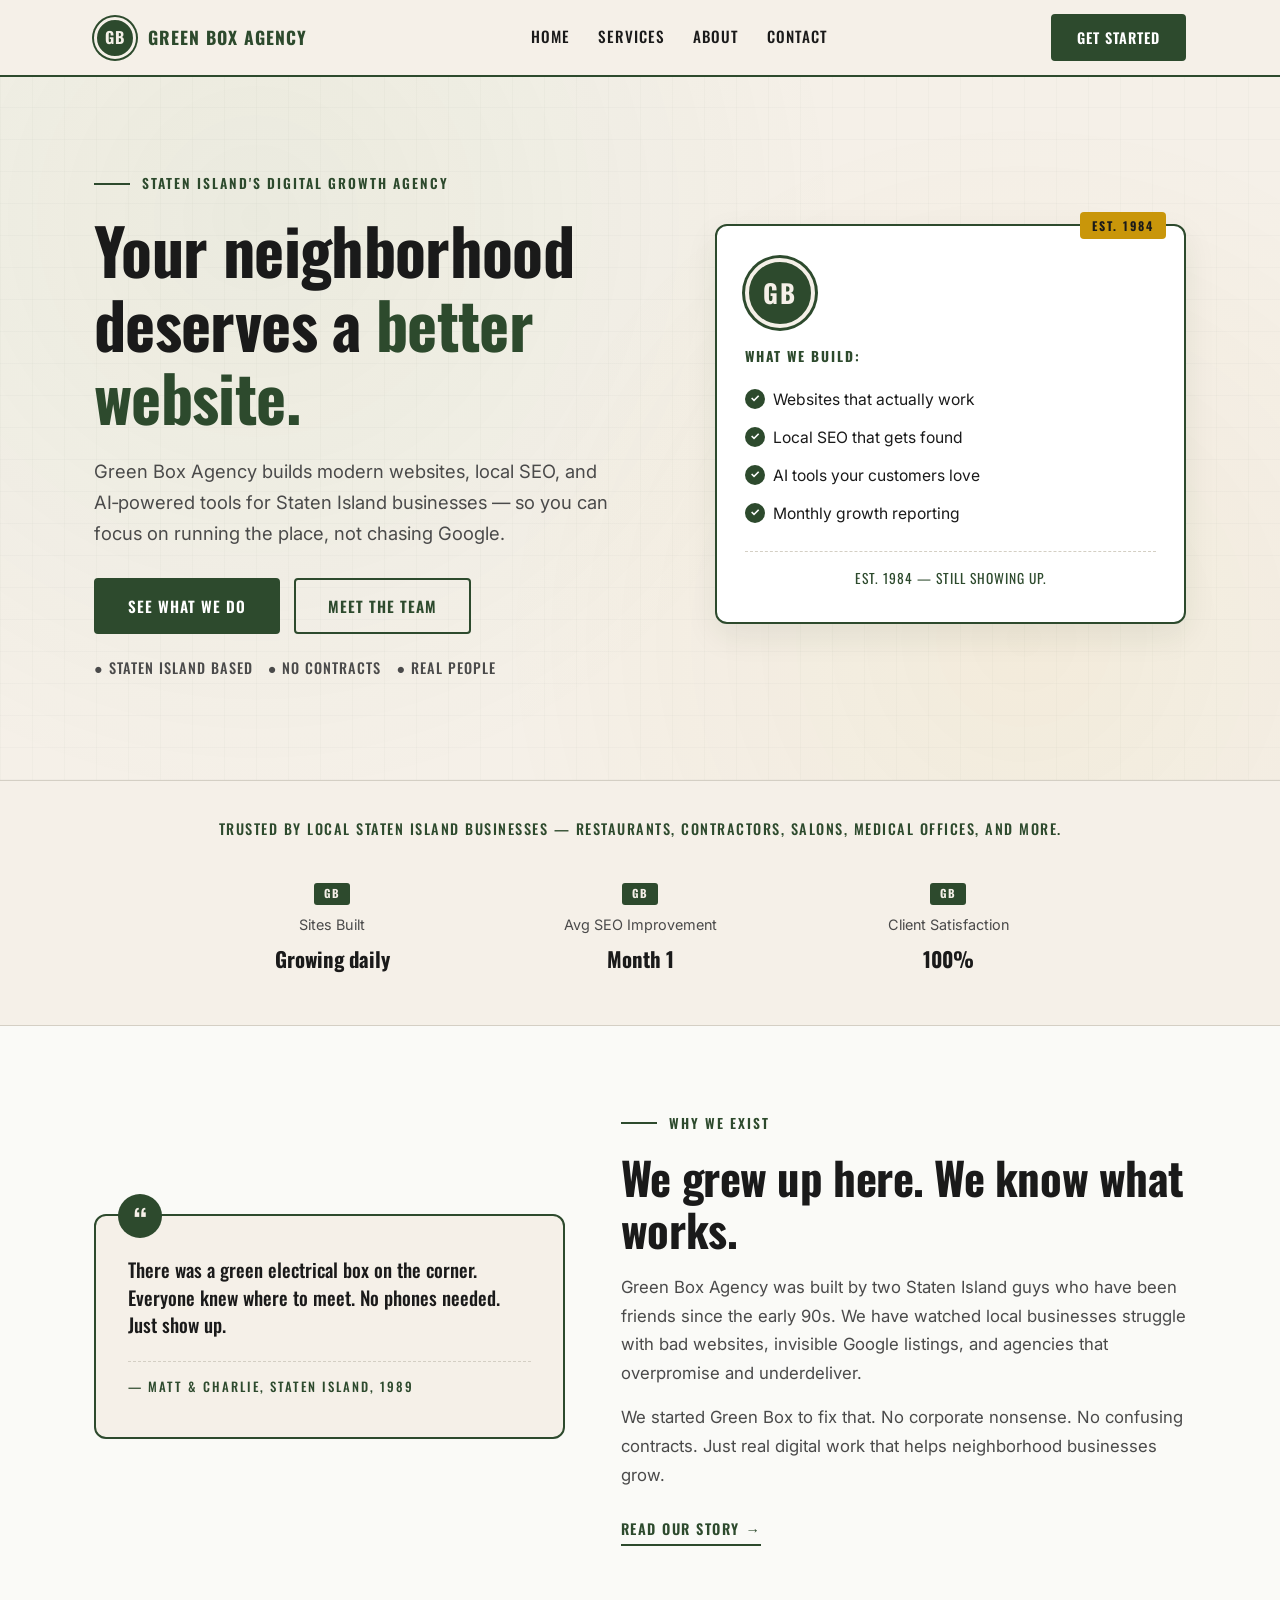
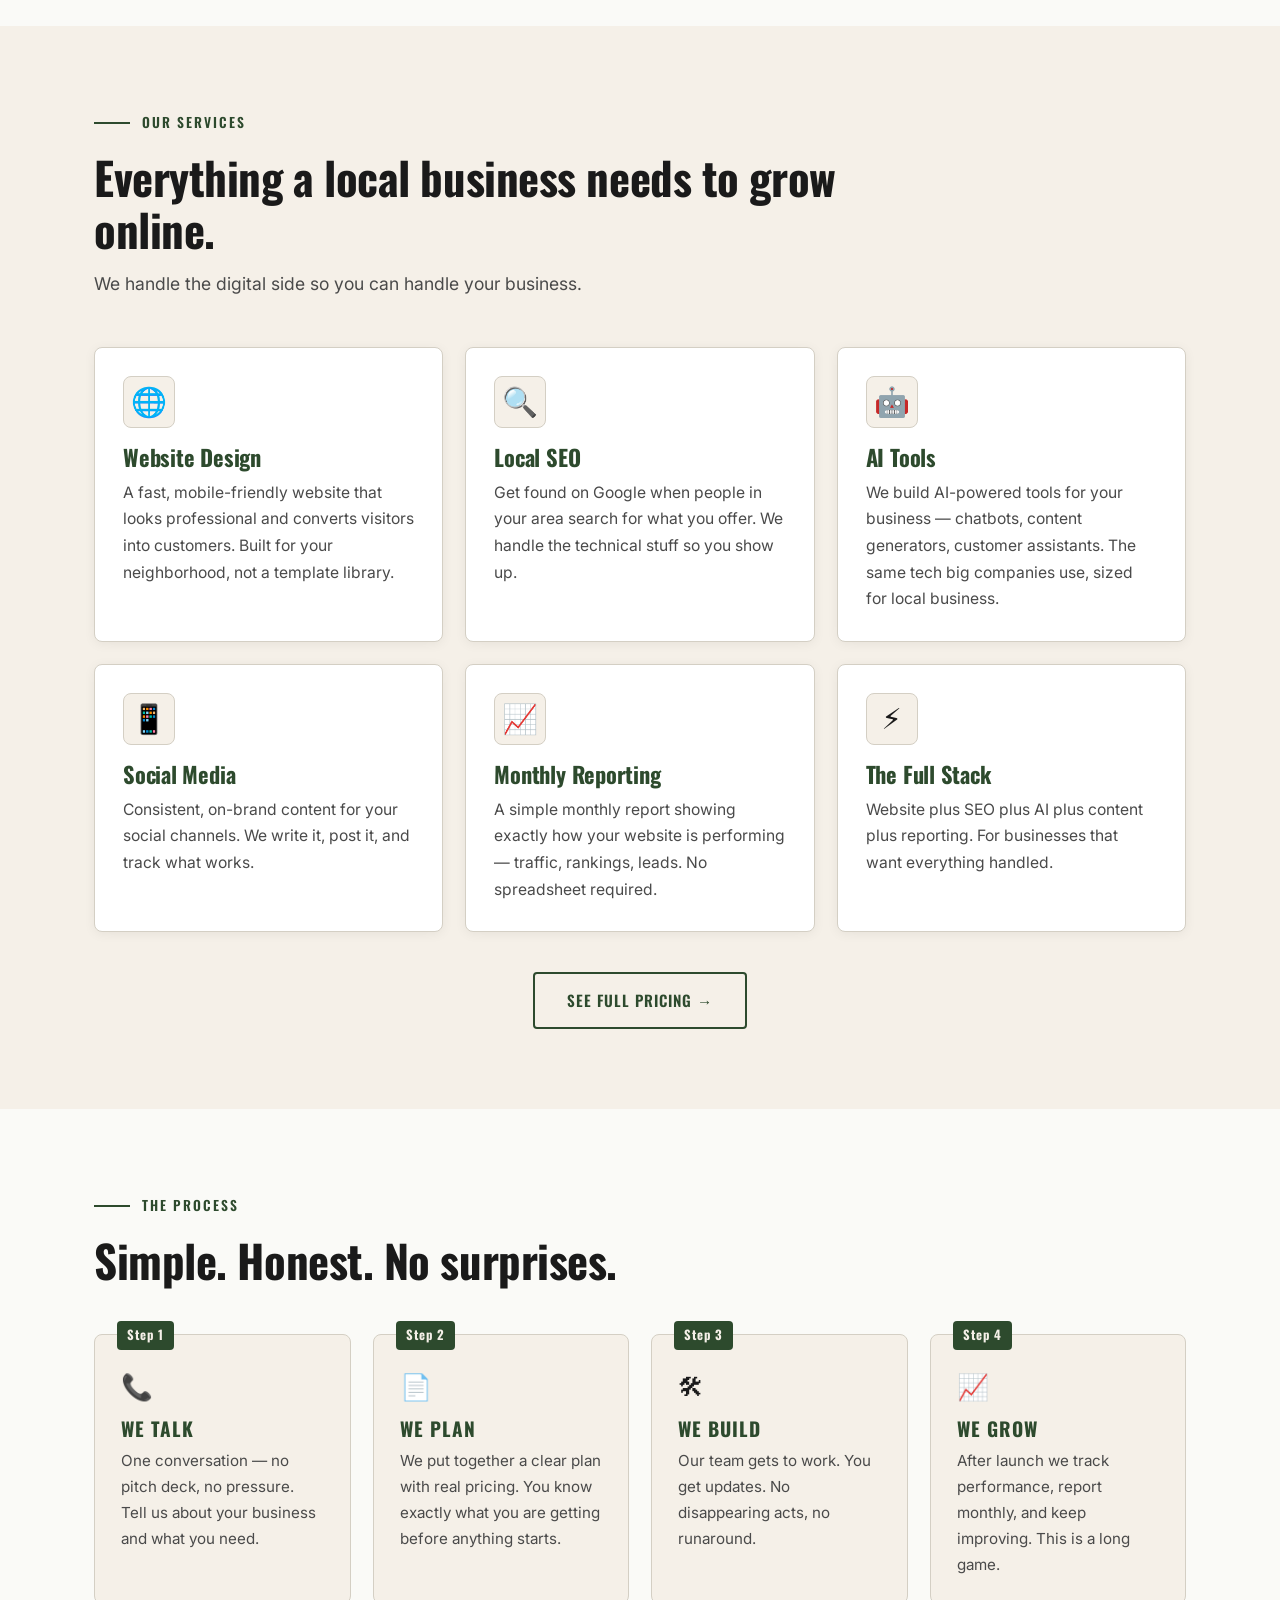
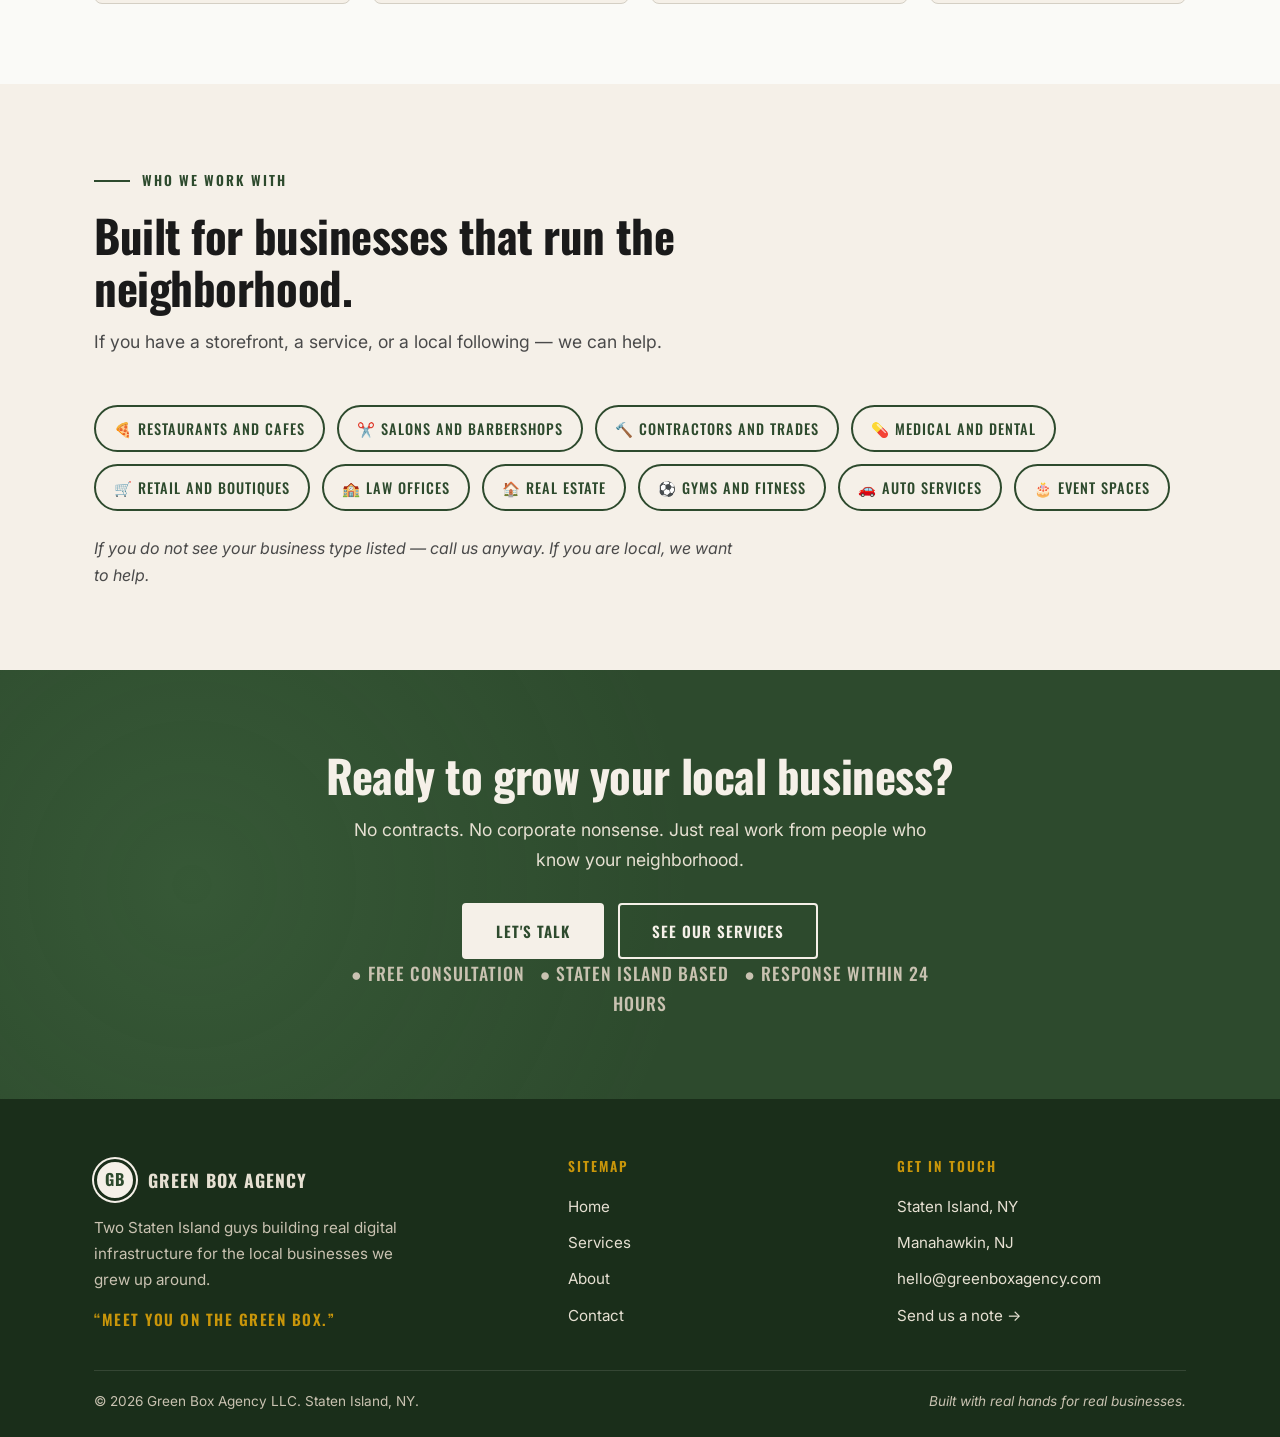
==== index.html @ 711a49b1 "Add index.html — greenboxagency.com" ====
<!DOCTYPE html>
<html lang="en">
<head>
  <meta charset="UTF-8" />
  <meta name="viewport" content="width=device-width, initial-scale=1.0" />
  <title>Green Box Agency &mdash; Staten Island Web Design, Local SEO &amp; AI Tools</title>
  <meta name="description" content="Green Box Agency builds modern websites, local SEO, and AI-powered tools for Staten Island businesses. Real digital work from two neighborhood guys. Meet you on the Green Box." />
  <link rel="canonical" href="https://greenboxagency.com/" />

  <meta property="og:type" content="website" />
  <meta property="og:url" content="https://greenboxagency.com/" />
  <meta property="og:title" content="Green Box Agency &mdash; Staten Island's Digital Growth Agency" />
  <meta property="og:description" content="Modern websites, local SEO, and AI tools for Staten Island businesses. Real work from real people." />
  <meta property="og:image" content="/assets/logo.png" />

  <meta name="twitter:card" content="summary_large_image" />
  <meta name="twitter:title" content="Green Box Agency &mdash; Staten Island's Digital Growth Agency" />
  <meta name="twitter:description" content="Modern websites, local SEO, and AI tools for Staten Island businesses." />
  <meta name="twitter:image" content="/assets/logo.png" />

  <link rel="icon" type="image/png" href="/assets/logo.png" />

  <link rel="preconnect" href="https://fonts.googleapis.com" />
  <link rel="preconnect" href="https://fonts.gstatic.com" crossorigin />
  <link href="https://fonts.googleapis.com/css2?family=Oswald:wght@400;500;600;700;800&amp;family=Inter:wght@400;500;600;700&amp;display=swap" rel="stylesheet" />

  <link rel="stylesheet" href="/assets/style.css" />
  <script src="/assets/script.js" defer></script>

  <!-- GA4 goes here -->

  <script type="application/ld+json">
  {
    "@context": "https://schema.org",
    "@type": "Organization",
    "name": "Green Box Agency",
    "alternateName": "Green Box Agency LLC",
    "url": "https://greenboxagency.com/",
    "logo": "https://greenboxagency.com/assets/logo.png",
    "foundingDate": "2024",
    "founders": [
      { "@type": "Person", "name": "Matt Dunn" },
      { "@type": "Person", "name": "Charlie" }
    ],
    "slogan": "Meet you on the Green Box.",
    "description": "Staten Island digital agency building modern websites, local SEO, and AI-powered tools for neighborhood businesses.",
    "areaServed": [
      { "@type": "City", "name": "Staten Island" },
      { "@type": "State", "name": "New York" },
      { "@type": "State", "name": "New Jersey" }
    ],
    "address": {
      "@type": "PostalAddress",
      "addressLocality": "Staten Island",
      "addressRegion": "NY",
      "addressCountry": "US"
    }
  }
  </script>

  <script type="application/ld+json">
  {
    "@context": "https://schema.org",
    "@type": "BreadcrumbList",
    "itemListElement": [
      { "@type": "ListItem", "position": 1, "name": "Home", "item": "https://greenboxagency.com/" }
    ]
  }
  </script>
</head>
<body>
<header class="site-header" id="top">
  <div class="container">
    <nav class="nav" aria-label="Primary">
      <a class="nav-logo" href="/">
        <span class="nav-logo-mark" aria-hidden="true">GB</span>
        <span>Green Box Agency</span>
      </a>

      <button class="nav-toggle" type="button" aria-controls="nav-links" aria-expanded="false" aria-label="Toggle navigation menu">
        <span></span><span></span><span></span>
      </button>

      <ul class="nav-links" id="nav-links">
        <li><a href="/">Home</a></li>
        <li><a href="/services/">Services</a></li>
        <li><a href="/about/">About</a></li>
        <li><a href="/contact/">Contact</a></li>
      </ul>

      <a class="nav-cta" href="/contact/">Get Started</a>
    </nav>
  </div>
</header>

<main id="main">

  <!-- HERO -->
  <section class="hero">
    <div class="container">
      <div class="hero-copy fade-up">
        <span class="section-label">Staten Island's Digital Growth Agency</span>
        <h1>Your neighborhood deserves a <span class="accent">better website.</span></h1>
        <p class="lede">Green Box Agency builds modern websites, local SEO, and AI&#8209;powered tools for Staten Island businesses &mdash; so you can focus on running the place, not chasing Google.</p>
        <div class="btn-row">
          <a class="btn btn--primary" href="/services/">See What We Do</a>
          <a class="btn btn--secondary" href="/about/">Meet the Team</a>
        </div>
        <p class="trust-line">&#9679; Staten Island based &nbsp; &#9679; No contracts &nbsp; &#9679; Real people</p>
      </div>

      <aside class="hero-card fade-up" aria-label="What Green Box builds">
        <span class="gb-mark" aria-hidden="true">GB</span>
        <div class="hero-card-label">What we build:</div>
        <ul class="check-list">
          <li>Websites that actually work</li>
          <li>Local SEO that gets found</li>
          <li>AI tools your customers love</li>
          <li>Monthly growth reporting</li>
        </ul>
        <div class="hero-card-foot">EST. 1984 &mdash; Still showing up.</div>
      </aside>
    </div>
  </section>

  <!-- SOCIAL PROOF BAR -->
  <section class="proof-bar">
    <div class="container">
      <p>Trusted by local Staten Island businesses &mdash; restaurants, contractors, salons, medical offices, and more.</p>
      <div class="proof-stats">
        <div class="proof-stat">
          <span class="stat-tag">GB</span>
          <span class="stat-label">Sites Built</span>
          <span class="stat-value">Growing daily</span>
        </div>
        <div class="proof-stat">
          <span class="stat-tag">GB</span>
          <span class="stat-label">Avg SEO Improvement</span>
          <span class="stat-value">Month 1</span>
        </div>
        <div class="proof-stat">
          <span class="stat-tag">GB</span>
          <span class="stat-label">Client Satisfaction</span>
          <span class="stat-value">100%</span>
        </div>
      </div>
    </div>
  </section>

  <!-- THE GREEN BOX STORY (SHORT) -->
  <section class="section section--white">
    <div class="container">
      <div class="story-grid">
        <div class="story-quote fade-up">
          There was a green electrical box on the corner. Everyone knew where to meet. No phones needed. Just show up.
          <div class="story-quote-foot">&mdash; Matt &amp; Charlie, Staten Island, 1989</div>
        </div>
        <div class="story-body fade-up">
          <span class="section-label">Why We Exist</span>
          <h2>We grew up here. We know what works.</h2>
          <p>Green Box Agency was built by two Staten Island guys who have been friends since the early 90s. We have watched local businesses struggle with bad websites, invisible Google listings, and agencies that overpromise and underdeliver.</p>
          <p>We started Green Box to fix that. No corporate nonsense. No confusing contracts. Just real digital work that helps neighborhood businesses grow.</p>
          <a class="story-link" href="/about/">Read Our Story &rarr;</a>
        </div>
      </div>
    </div>
  </section>

  <!-- WHAT WE DO -->
  <section class="section section--cream">
    <div class="container">
      <div class="section-head fade-up">
        <span class="section-label">Our Services</span>
        <h2>Everything a local business needs to grow online.</h2>
        <p>We handle the digital side so you can handle your business.</p>
      </div>

      <div class="services-grid">
        <article class="card fade-up">
          <div class="card-icon" aria-hidden="true">&#127760;</div>
          <h3>Website Design</h3>
          <p>A fast, mobile-friendly website that looks professional and converts visitors into customers. Built for your neighborhood, not a template library.</p>
        </article>
        <article class="card fade-up">
          <div class="card-icon" aria-hidden="true">&#128269;</div>
          <h3>Local SEO</h3>
          <p>Get found on Google when people in your area search for what you offer. We handle the technical stuff so you show up.</p>
        </article>
        <article class="card fade-up">
          <div class="card-icon" aria-hidden="true">&#129302;</div>
          <h3>AI Tools</h3>
          <p>We build AI-powered tools for your business &mdash; chatbots, content generators, customer assistants. The same tech big companies use, sized for local business.</p>
        </article>
        <article class="card fade-up">
          <div class="card-icon" aria-hidden="true">&#128241;</div>
          <h3>Social Media</h3>
          <p>Consistent, on-brand content for your social channels. We write it, post it, and track what works.</p>
        </article>
        <article class="card fade-up">
          <div class="card-icon" aria-hidden="true">&#128200;</div>
          <h3>Monthly Reporting</h3>
          <p>A simple monthly report showing exactly how your website is performing &mdash; traffic, rankings, leads. No spreadsheet required.</p>
        </article>
        <article class="card fade-up">
          <div class="card-icon" aria-hidden="true">&#9889;</div>
          <h3>The Full Stack</h3>
          <p>Website plus SEO plus AI plus content plus reporting. For businesses that want everything handled.</p>
        </article>
      </div>

      <div class="section-foot fade-up">
        <a class="btn btn--secondary" href="/services/">See Full Pricing &rarr;</a>
      </div>
    </div>
  </section>

  <!-- HOW IT WORKS -->
  <section class="section section--white">
    <div class="container">
      <div class="section-head fade-up">
        <span class="section-label">The Process</span>
        <h2>Simple. Honest. No surprises.</h2>
      </div>

      <div class="process-grid">
        <div class="process-step fade-up">
          <span class="step-num">Step 1</span>
          <div class="step-icon" aria-hidden="true">&#128222;</div>
          <h3>We Talk</h3>
          <p>One conversation &mdash; no pitch deck, no pressure. Tell us about your business and what you need.</p>
        </div>
        <div class="process-step fade-up">
          <span class="step-num">Step 2</span>
          <div class="step-icon" aria-hidden="true">&#128196;</div>
          <h3>We Plan</h3>
          <p>We put together a clear plan with real pricing. You know exactly what you are getting before anything starts.</p>
        </div>
        <div class="process-step fade-up">
          <span class="step-num">Step 3</span>
          <div class="step-icon" aria-hidden="true">&#128736;</div>
          <h3>We Build</h3>
          <p>Our team gets to work. You get updates. No disappearing acts, no runaround.</p>
        </div>
        <div class="process-step fade-up">
          <span class="step-num">Step 4</span>
          <div class="step-icon" aria-hidden="true">&#128200;</div>
          <h3>We Grow</h3>
          <p>After launch we track performance, report monthly, and keep improving. This is a long game.</p>
        </div>
      </div>
    </div>
  </section>

  <!-- WHO WE SERVE -->
  <section class="section section--cream">
    <div class="container">
      <div class="section-head fade-up">
        <span class="section-label">Who We Work With</span>
        <h2>Built for businesses that run the neighborhood.</h2>
        <p>If you have a storefront, a service, or a local following &mdash; we can help.</p>
      </div>

      <div class="pills fade-up">
        <span class="pill">&#127829; Restaurants and Cafes</span>
        <span class="pill">&#9986;&#65039; Salons and Barbershops</span>
        <span class="pill">&#128296; Contractors and Trades</span>
        <span class="pill">&#128138; Medical and Dental</span>
        <span class="pill">&#128722; Retail and Boutiques</span>
        <span class="pill">&#127979; Law Offices</span>
        <span class="pill">&#127968; Real Estate</span>
        <span class="pill">&#9917; Gyms and Fitness</span>
        <span class="pill">&#128663; Auto Services</span>
        <span class="pill">&#127874; Event Spaces</span>
      </div>

      <p class="who-note fade-up">If you do not see your business type listed &mdash; call us anyway. If you are local, we want to help.</p>
    </div>
  </section>

  <!-- CTA BAND -->
  <section class="cta-band">
    <div class="container">
      <h2 class="fade-up">Ready to grow your local business?</h2>
      <p class="fade-up">No contracts. No corporate nonsense. Just real work from people who know your neighborhood.</p>
      <div class="btn-row fade-up">
        <a class="btn btn--cream" href="/contact/">Let's Talk</a>
        <a class="btn btn--outline-cream" href="/services/">See Our Services</a>
      </div>
      <p class="trust-line fade-up">&#9679; Free consultation &nbsp; &#9679; Staten Island based &nbsp; &#9679; Response within 24 hours</p>
    </div>
  </section>

</main>
<footer class="site-footer">
  <div class="container">
    <div class="footer-grid">
      <div class="footer-brand">
        <a class="nav-logo" href="/">
          <span class="nav-logo-mark" aria-hidden="true">GB</span>
          <span>Green Box Agency</span>
        </a>
        <p>Two Staten Island guys building real digital infrastructure for the local businesses we grew up around.</p>
        <p class="footer-tagline">&ldquo;Meet you on the Green Box.&rdquo;</p>
      </div>

      <div class="footer-col">
        <h4>Sitemap</h4>
        <ul>
          <li><a href="/">Home</a></li>
          <li><a href="/services/">Services</a></li>
          <li><a href="/about/">About</a></li>
          <li><a href="/contact/">Contact</a></li>
        </ul>
      </div>

      <div class="footer-col">
        <h4>Get in touch</h4>
        <ul>
          <li>Staten Island, NY</li>
          <li>Manahawkin, NJ</li>
          <li><a href="mailto:hello@greenboxagency.com">hello@greenboxagency.com</a></li>
          <li><a href="/contact/">Send us a note &rarr;</a></li>
        </ul>
      </div>
    </div>

    <div class="footer-bottom">
      <span>&copy; <span data-year>2026</span> Green Box Agency LLC. Staten Island, NY.</span>
      <span class="built">Built with real hands for real businesses.</span>
    </div>
  </div>
</footer>
</body>
</html>
---- assets/style.css ----
/* ============================================
   GREEN BOX AGENCY — SHARED STYLESHEET
   greenboxagency.com
   "Meet you on the Green Box."
   ============================================ */

/* RESET */
*, *::before, *::after {
  box-sizing: border-box;
  margin: 0;
  padding: 0;
}

html {
  scroll-behavior: smooth;
  -webkit-text-size-adjust: 100%;
}

body {
  font-family: 'Inter', system-ui, -apple-system, sans-serif;
  background: #f5f0e8;
  color: #1a1a1a;
  line-height: 1.6;
  -webkit-font-smoothing: antialiased;
  -moz-osx-font-smoothing: grayscale;
  overflow-x: hidden;
}

img { max-width: 100%; height: auto; display: block; }

a { color: #2d4a2d; text-decoration: none; transition: color 0.2s ease; }
a:hover { color: #4a7c4a; }

ul { list-style: none; }

/* TYPOGRAPHY */
h1, h2, h3, h4, h5, h6 {
  font-family: 'Oswald', 'Inter', sans-serif;
  font-weight: 700;
  line-height: 1.15;
  color: #1a1a1a;
  letter-spacing: -0.01em;
}

h1 { font-size: clamp(2.4rem, 6vw, 4rem); font-weight: 800; }
h2 { font-size: clamp(1.8rem, 4vw, 2.8rem); font-weight: 700; }
h3 { font-size: 1.4rem; font-weight: 700; }
h4 { font-size: 1.15rem; font-weight: 600; }

p {
  font-size: 1rem;
  color: #4a4a4a;
  line-height: 1.7;
}

p + p { margin-top: 1rem; }

/* CONTAINER */
.container {
  max-width: 1140px;
  margin: 0 auto;
  padding: 0 24px;
  width: 100%;
}

/* SECTION LABEL — small Oswald uppercase with a leading line */
.section-label {
  font-family: 'Oswald', sans-serif;
  font-size: 0.85rem;
  font-weight: 600;
  text-transform: uppercase;
  letter-spacing: 2px;
  color: #2d4a2d;
  display: inline-flex;
  align-items: center;
  gap: 12px;
  margin-bottom: 18px;
}

.section-label::before {
  content: "";
  display: inline-block;
  width: 36px;
  height: 2px;
  background: #2d4a2d;
}

/* SECTION BASE */
.section {
  padding: 80px 0;
  position: relative;
}

.section--cream { background: #f5f0e8; }
.section--white { background: #fafaf7; }
.section--dark  { background: #2d4a2d; color: #f5f0e8; }
.section--dark p { color: #e6e0d2; }
.section--dark h1, .section--dark h2, .section--dark h3 { color: #f5f0e8; }

.section-head { max-width: 760px; margin-bottom: 48px; }
.section-head h2 { margin-bottom: 14px; }
.section-head p { font-size: 1.1rem; }

/* HEADER / NAV */
.site-header {
  position: sticky;
  top: 0;
  z-index: 100;
  background: #f5f0e8;
  border-bottom: 2px solid #2d4a2d;
  transition: box-shadow 0.2s ease;
}

.site-header.scrolled {
  box-shadow: 0 4px 16px rgba(26, 46, 26, 0.08);
}

.nav {
  display: flex;
  align-items: center;
  justify-content: space-between;
  padding: 14px 0;
  gap: 24px;
}

.nav-logo {
  display: flex;
  align-items: center;
  gap: 12px;
  font-family: 'Oswald', sans-serif;
  font-weight: 700;
  font-size: 1.1rem;
  color: #2d4a2d;
  text-transform: uppercase;
  letter-spacing: 1px;
  flex-shrink: 0;
}

.nav-logo-mark {
  width: 42px;
  height: 42px;
  border-radius: 50%;
  background: #2d4a2d;
  color: #f5f0e8;
  display: inline-flex;
  align-items: center;
  justify-content: center;
  font-family: 'Oswald', sans-serif;
  font-weight: 800;
  font-size: 1rem;
  letter-spacing: 1px;
  border: 3px solid #f5f0e8;
  box-shadow: 0 0 0 2px #2d4a2d;
}

.nav-links {
  display: flex;
  gap: 28px;
  list-style: none;
  margin: 0 auto;
}

.nav-links a {
  font-family: 'Oswald', sans-serif;
  font-size: 0.95rem;
  font-weight: 500;
  text-transform: uppercase;
  letter-spacing: 1px;
  color: #1a1a1a;
  padding: 6px 0;
  position: relative;
  transition: color 0.2s ease;
}

.nav-links a:hover,
.nav-links a.active {
  color: #2d4a2d;
}

.nav-links a.active::after {
  content: "";
  position: absolute;
  left: 0;
  bottom: -2px;
  width: 100%;
  height: 2px;
  background: #c9960a;
}

/* NAV CTA BUTTON */
.nav-cta {
  background: #2d4a2d;
  color: #ffffff;
  font-family: 'Oswald', sans-serif;
  font-weight: 600;
  text-transform: uppercase;
  letter-spacing: 1px;
  padding: 10px 24px;
  border-radius: 4px;
  font-size: 0.9rem;
  border: 2px solid #2d4a2d;
  transition: background 0.2s ease, transform 0.2s ease;
}
.nav-cta:hover { background: #4a7c4a; border-color: #4a7c4a; color: #ffffff; transform: translateY(-1px); }

/* HAMBURGER */
.nav-toggle {
  display: none;
  background: transparent;
  border: 0;
  width: 40px;
  height: 40px;
  cursor: pointer;
  padding: 8px;
  position: relative;
  z-index: 110;
}
.nav-toggle span {
  display: block;
  width: 100%;
  height: 2px;
  background: #2d4a2d;
  margin: 5px 0;
  transition: transform 0.25s ease, opacity 0.2s ease;
}
.nav-toggle[aria-expanded="true"] span:nth-child(1) { transform: translateY(7px) rotate(45deg); }
.nav-toggle[aria-expanded="true"] span:nth-child(2) { opacity: 0; }
.nav-toggle[aria-expanded="true"] span:nth-child(3) { transform: translateY(-7px) rotate(-45deg); }

/* BUTTONS */
.btn {
  display: inline-flex;
  align-items: center;
  justify-content: center;
  gap: 8px;
  font-family: 'Oswald', sans-serif;
  font-weight: 600;
  text-transform: uppercase;
  letter-spacing: 1px;
  font-size: 0.95rem;
  padding: 14px 32px;
  border-radius: 4px;
  border: 2px solid transparent;
  cursor: pointer;
  transition: background 0.2s ease, color 0.2s ease, transform 0.2s ease, border-color 0.2s ease;
  text-decoration: none;
  white-space: nowrap;
}

.btn--primary {
  background: #2d4a2d;
  color: #ffffff;
  border-color: #2d4a2d;
}
.btn--primary:hover { background: #4a7c4a; border-color: #4a7c4a; color: #ffffff; transform: translateY(-1px); }

.btn--secondary {
  background: transparent;
  color: #2d4a2d;
  border-color: #2d4a2d;
}
.btn--secondary:hover { background: #2d4a2d; color: #ffffff; transform: translateY(-1px); }

.btn--cream {
  background: #f5f0e8;
  color: #2d4a2d;
  border-color: #f5f0e8;
}
.btn--cream:hover { background: #ffffff; border-color: #ffffff; color: #2d4a2d; }

.btn--outline-cream {
  background: transparent;
  color: #f5f0e8;
  border-color: #f5f0e8;
}
.btn--outline-cream:hover { background: #f5f0e8; color: #2d4a2d; }

.btn-row {
  display: flex;
  gap: 14px;
  flex-wrap: wrap;
  margin-top: 28px;
}

.trust-line {
  margin-top: 22px;
  font-size: 0.9rem;
  color: #4a4a4a;
  font-family: 'Oswald', sans-serif;
  font-weight: 500;
  letter-spacing: 1px;
  text-transform: uppercase;
}

/* HERO */
.hero {
  background:
    radial-gradient(circle at 20% 20%, rgba(106,168,106,0.08), transparent 50%),
    radial-gradient(circle at 80% 80%, rgba(201,150,10,0.06), transparent 45%),
    #f5f0e8;
  padding: 90px 0 100px;
  position: relative;
  overflow: hidden;
}

.hero::before {
  content: "";
  position: absolute;
  inset: 0;
  background-image:
    repeating-linear-gradient(0deg, rgba(45,74,45,0.025) 0 1px, transparent 1px 32px),
    repeating-linear-gradient(90deg, rgba(45,74,45,0.025) 0 1px, transparent 1px 32px);
  pointer-events: none;
}

.hero .container {
  position: relative;
  display: grid;
  grid-template-columns: 1.2fr 1fr;
  gap: 56px;
  align-items: center;
}

.hero h1 { margin-bottom: 22px; color: #1a1a1a; }
.hero h1 .accent { color: #2d4a2d; }
.hero .lede { font-size: 1.15rem; max-width: 540px; }

/* HERO BADGE CARD */
.hero-card {
  background: #ffffff;
  border: 2px solid #2d4a2d;
  border-radius: 12px;
  padding: 32px 28px;
  box-shadow: 0 12px 32px rgba(26,46,26,0.08);
  position: relative;
}

.hero-card::before {
  content: "EST. 1984";
  position: absolute;
  top: -14px;
  right: 18px;
  background: #c9960a;
  color: #1a1a1a;
  font-family: 'Oswald', sans-serif;
  font-weight: 700;
  font-size: 0.75rem;
  letter-spacing: 2px;
  padding: 4px 12px;
  border-radius: 4px;
}

.hero-card .gb-mark {
  width: 70px;
  height: 70px;
  border-radius: 50%;
  background: #2d4a2d;
  color: #f5f0e8;
  display: inline-flex;
  align-items: center;
  justify-content: center;
  font-family: 'Oswald', sans-serif;
  font-weight: 800;
  font-size: 1.6rem;
  letter-spacing: 2px;
  margin-bottom: 18px;
  border: 4px solid #f5f0e8;
  box-shadow: 0 0 0 3px #2d4a2d;
}

.hero-card-label {
  font-family: 'Oswald', sans-serif;
  font-weight: 700;
  text-transform: uppercase;
  letter-spacing: 2px;
  font-size: 0.85rem;
  color: #2d4a2d;
  margin-bottom: 14px;
}

.check-list { margin: 0; padding: 0; }
.check-list li {
  font-family: 'Inter', sans-serif;
  font-size: 0.98rem;
  color: #1a1a1a;
  padding: 8px 0 8px 28px;
  position: relative;
  line-height: 1.4;
}
.check-list li::before {
  content: "\2713";
  position: absolute;
  left: 0;
  top: 8px;
  width: 20px;
  height: 20px;
  border-radius: 50%;
  background: #2d4a2d;
  color: #ffffff;
  font-size: 0.7rem;
  font-weight: 700;
  display: inline-flex;
  align-items: center;
  justify-content: center;
}

.hero-card-foot {
  margin-top: 18px;
  padding-top: 16px;
  border-top: 1px dashed #d4cfc4;
  font-family: 'Oswald', sans-serif;
  font-size: 0.85rem;
  letter-spacing: 1px;
  text-transform: uppercase;
  color: #2d4a2d;
  text-align: center;
}

/* SOCIAL PROOF BAR */
.proof-bar {
  background: #f5f0e8;
  padding: 36px 0;
  border-top: 1px solid #d4cfc4;
  border-bottom: 1px solid #d4cfc4;
}

.proof-bar p {
  text-align: center;
  font-family: 'Oswald', sans-serif;
  font-weight: 500;
  text-transform: uppercase;
  letter-spacing: 1.5px;
  font-size: 0.9rem;
  color: #2d4a2d;
  margin-bottom: 24px;
}

.proof-stats {
  display: grid;
  grid-template-columns: repeat(3, 1fr);
  gap: 24px;
  max-width: 900px;
  margin: 0 auto;
}

.proof-stat {
  text-align: center;
  padding: 14px;
}

.proof-stat .stat-tag {
  display: inline-block;
  font-family: 'Oswald', sans-serif;
  font-weight: 700;
  background: #2d4a2d;
  color: #f5f0e8;
  padding: 2px 10px;
  border-radius: 3px;
  font-size: 0.7rem;
  letter-spacing: 1px;
  margin-bottom: 8px;
}

.proof-stat .stat-label {
  font-family: 'Inter', sans-serif;
  font-size: 0.9rem;
  color: #4a4a4a;
  display: block;
  margin-bottom: 6px;
}

.proof-stat .stat-value {
  font-family: 'Oswald', sans-serif;
  font-weight: 700;
  font-size: 1.3rem;
  color: #1a1a1a;
}

/* STORY SECTION */
.story-grid {
  display: grid;
  grid-template-columns: 1fr 1.2fr;
  gap: 56px;
  align-items: center;
}

.story-quote {
  background: #f5f0e8;
  border: 2px solid #2d4a2d;
  border-radius: 12px;
  padding: 40px 32px;
  position: relative;
  font-family: 'Oswald', sans-serif;
  font-weight: 500;
  font-size: 1.2rem;
  line-height: 1.45;
  color: #1a1a1a;
}

.story-quote::before {
  content: "\201C";
  position: absolute;
  top: -22px;
  left: 22px;
  background: #2d4a2d;
  color: #f5f0e8;
  width: 44px;
  height: 44px;
  border-radius: 50%;
  display: inline-flex;
  align-items: center;
  justify-content: center;
  font-family: 'Oswald', sans-serif;
  font-weight: 800;
  font-size: 2rem;
  line-height: 1;
  padding-top: 8px;
}

.story-quote-foot {
  margin-top: 22px;
  padding-top: 16px;
  border-top: 1px dashed #d4cfc4;
  font-family: 'Oswald', sans-serif;
  font-size: 0.8rem;
  letter-spacing: 2px;
  text-transform: uppercase;
  color: #2d4a2d;
}

.story-body h2 { margin-bottom: 18px; }
.story-body p { margin-bottom: 14px; font-size: 1.05rem; }

.story-link {
  display: inline-flex;
  align-items: center;
  gap: 8px;
  margin-top: 14px;
  font-family: 'Oswald', sans-serif;
  font-weight: 600;
  text-transform: uppercase;
  letter-spacing: 1.5px;
  font-size: 0.9rem;
  color: #2d4a2d;
  border-bottom: 2px solid #2d4a2d;
  padding-bottom: 4px;
}
.story-link:hover { color: #4a7c4a; border-color: #4a7c4a; }

/* CARDS */
.card {
  background: #ffffff;
  border: 1px solid #d4cfc4;
  border-radius: 8px;
  padding: 28px;
  box-shadow: 0 2px 12px rgba(0,0,0,0.06);
  transition: transform 0.25s ease, box-shadow 0.25s ease, border-color 0.25s ease;
  height: 100%;
}
.card:hover {
  transform: translateY(-2px);
  box-shadow: 0 10px 24px rgba(26,46,26,0.1);
  border-color: #4a7c4a;
}
.card .card-icon {
  font-size: 1.8rem;
  width: 52px;
  height: 52px;
  border-radius: 8px;
  background: #f5f0e8;
  display: inline-flex;
  align-items: center;
  justify-content: center;
  margin-bottom: 16px;
  border: 1px solid #d4cfc4;
}
.card h3 { margin-bottom: 10px; color: #2d4a2d; font-family: 'Oswald', sans-serif; }
.card p { font-size: 0.98rem; }

/* SERVICES GRID */
.services-grid {
  display: grid;
  grid-template-columns: repeat(3, 1fr);
  gap: 22px;
}

.section-foot {
  margin-top: 40px;
  text-align: center;
}

/* PROCESS STEPS */
.process-grid {
  display: grid;
  grid-template-columns: repeat(4, 1fr);
  gap: 22px;
}

.process-step {
  background: #f5f0e8;
  border: 1px solid #d4cfc4;
  border-radius: 8px;
  padding: 26px;
  position: relative;
}

.process-step .step-num {
  position: absolute;
  top: -14px;
  left: 22px;
  background: #2d4a2d;
  color: #f5f0e8;
  font-family: 'Oswald', sans-serif;
  font-weight: 700;
  font-size: 0.8rem;
  padding: 4px 10px;
  border-radius: 4px;
  letter-spacing: 1px;
}

.process-step .step-icon {
  font-size: 1.6rem;
  margin-bottom: 10px;
  margin-top: 6px;
}

.process-step h3 {
  font-family: 'Oswald', sans-serif;
  font-size: 1.2rem;
  color: #2d4a2d;
  margin-bottom: 8px;
  text-transform: uppercase;
  letter-spacing: 1px;
}

.process-step p { font-size: 0.95rem; }

/* WHO WE SERVE PILLS */
.pills {
  display: flex;
  flex-wrap: wrap;
  gap: 12px;
  margin-bottom: 24px;
}

.pill {
  display: inline-flex;
  align-items: center;
  gap: 8px;
  padding: 10px 18px;
  border: 2px solid #2d4a2d;
  border-radius: 999px;
  font-family: 'Oswald', sans-serif;
  font-weight: 500;
  font-size: 0.9rem;
  text-transform: uppercase;
  letter-spacing: 1px;
  color: #2d4a2d;
  background: transparent;
  transition: background 0.2s ease, color 0.2s ease, transform 0.2s ease;
  cursor: default;
}
.pill:hover {
  background: #2d4a2d;
  color: #f5f0e8;
  transform: translateY(-1px);
}

.who-note {
  margin-top: 18px;
  font-style: italic;
  color: #4a4a4a;
  max-width: 640px;
}

/* CTA BAND */
.cta-band {
  background:
    radial-gradient(circle at 15% 50%, rgba(106,168,106,0.15), transparent 45%),
    #2d4a2d;
  color: #f5f0e8;
  padding: 80px 0;
  text-align: center;
}
.cta-band h2 { color: #f5f0e8; margin-bottom: 14px; max-width: 720px; margin-left: auto; margin-right: auto; }
.cta-band p { color: #e6e0d2; max-width: 620px; margin: 0 auto; font-size: 1.1rem; }
.cta-band .btn-row { justify-content: center; }
.cta-band .trust-line { color: #c9c2b1; }

/* PRICING */
.pricing-grid {
  display: grid;
  grid-template-columns: repeat(3, 1fr);
  gap: 22px;
  align-items: stretch;
}

.pricing-card {
  background: #ffffff;
  border: 1px solid #d4cfc4;
  border-radius: 10px;
  padding: 32px 28px;
  box-shadow: 0 2px 12px rgba(0,0,0,0.06);
  position: relative;
  display: flex;
  flex-direction: column;
}

.pricing-card.featured {
  border: 2px solid #2d4a2d;
  box-shadow: 0 12px 32px rgba(26,46,26,0.12);
  transform: translateY(-6px);
}

.pricing-card .pop-badge {
  position: absolute;
  top: -14px;
  left: 50%;
  transform: translateX(-50%);
  background: #c9960a;
  color: #1a1a1a;
  font-family: 'Oswald', sans-serif;
  font-weight: 700;
  font-size: 0.75rem;
  letter-spacing: 2px;
  padding: 5px 14px;
  border-radius: 4px;
  text-transform: uppercase;
  white-space: nowrap;
}

.pricing-card h3 {
  font-family: 'Oswald', sans-serif;
  font-size: 1.4rem;
  text-transform: uppercase;
  letter-spacing: 2px;
  color: #2d4a2d;
  margin-bottom: 6px;
}

.price {
  font-family: 'Oswald', sans-serif;
  font-weight: 800;
  font-size: 2.4rem;
  color: #1a1a1a;
  line-height: 1;
  margin: 10px 0 4px;
}

.price-period {
  font-family: 'Inter', sans-serif;
  font-size: 0.9rem;
  font-weight: 500;
  color: #4a4a4a;
  margin-bottom: 14px;
}

.pricing-card .pitch {
  color: #4a4a4a;
  margin-bottom: 18px;
  font-style: italic;
}

.feature-list { margin-bottom: 28px; flex-grow: 1; }
.feature-list li {
  padding: 8px 0 8px 28px;
  position: relative;
  font-size: 0.95rem;
  color: #1a1a1a;
  border-bottom: 1px dashed #e5dfd2;
}
.feature-list li:last-child { border-bottom: 0; }
.feature-list li::before {
  content: "\2713";
  position: absolute;
  left: 0;
  top: 8px;
  color: #2d4a2d;
  font-weight: 800;
  font-size: 0.95rem;
}

.pricing-foot {
  text-align: center;
  margin-top: 32px;
  font-family: 'Oswald', sans-serif;
  text-transform: uppercase;
  letter-spacing: 1.5px;
  font-size: 0.9rem;
  color: #4a4a4a;
}

/* ADDONS */
.addons-grid {
  display: grid;
  grid-template-columns: repeat(4, 1fr);
  gap: 18px;
}

.addon-card {
  background: #ffffff;
  border: 1px solid #d4cfc4;
  border-radius: 8px;
  padding: 22px;
  text-align: left;
}

.addon-card h3 {
  font-family: 'Oswald', sans-serif;
  font-size: 1.05rem;
  text-transform: uppercase;
  letter-spacing: 1px;
  color: #2d4a2d;
  margin-bottom: 6px;
}

.addon-card .addon-price {
  font-family: 'Oswald', sans-serif;
  font-weight: 700;
  color: #c9960a;
  font-size: 1.1rem;
}

/* SERVICE DETAIL */
.service-detail {
  display: grid;
  grid-template-columns: 1fr 1.5fr;
  gap: 40px;
  padding: 36px 0;
  border-bottom: 1px solid #d4cfc4;
  align-items: start;
}
.service-detail:last-child { border-bottom: 0; }
.service-detail .icon-wrap {
  font-size: 2.4rem;
  width: 76px;
  height: 76px;
  border-radius: 12px;
  background: #2d4a2d;
  color: #f5f0e8;
  display: inline-flex;
  align-items: center;
  justify-content: center;
  margin-bottom: 14px;
}
.service-detail h3 {
  font-family: 'Oswald', sans-serif;
  font-size: 1.6rem;
  text-transform: uppercase;
  letter-spacing: 1.5px;
  color: #2d4a2d;
  margin-bottom: 12px;
}
.service-detail .includes {
  margin-top: 18px;
}
.service-detail .includes li {
  padding: 6px 0 6px 26px;
  position: relative;
  color: #1a1a1a;
  font-size: 0.98rem;
}
.service-detail .includes li::before {
  content: "\2713";
  position: absolute;
  left: 0;
  top: 6px;
  color: #4a7c4a;
  font-weight: 800;
}

/* ABOUT PAGE */
.story-narrative {
  max-width: 760px;
  margin: 0 auto;
}
.story-narrative p {
  font-size: 1.1rem;
  color: #1a1a1a;
  margin-bottom: 22px;
  line-height: 1.75;
}
.story-narrative p:first-of-type::first-letter {
  font-family: 'Oswald', sans-serif;
  font-weight: 800;
  font-size: 3.2rem;
  float: left;
  line-height: 0.9;
  padding: 6px 12px 0 0;
  color: #2d4a2d;
}

/* TEAM */
.team-grid {
  display: grid;
  grid-template-columns: repeat(2, 1fr);
  gap: 28px;
}

.team-card {
  background: #ffffff;
  border: 1px solid #d4cfc4;
  border-radius: 10px;
  padding: 32px;
  box-shadow: 0 2px 12px rgba(0,0,0,0.06);
  display: grid;
  grid-template-columns: 110px 1fr;
  gap: 22px;
  align-items: start;
}

.team-avatar {
  width: 110px;
  height: 110px;
  border-radius: 50%;
  background: #2d4a2d;
  color: #f5f0e8;
  display: inline-flex;
  align-items: center;
  justify-content: center;
  font-family: 'Oswald', sans-serif;
  font-weight: 800;
  font-size: 2.4rem;
  letter-spacing: 2px;
  border: 4px solid #f5f0e8;
  box-shadow: 0 0 0 2px #2d4a2d;
}

.team-card h3 {
  font-family: 'Oswald', sans-serif;
  font-size: 1.4rem;
  color: #1a1a1a;
  text-transform: uppercase;
  letter-spacing: 1px;
  margin-bottom: 2px;
}
.team-role {
  font-family: 'Oswald', sans-serif;
  font-size: 0.85rem;
  letter-spacing: 1.5px;
  text-transform: uppercase;
  color: #2d4a2d;
  margin-bottom: 4px;
}
.team-location {
  font-size: 0.9rem;
  color: #4a4a4a;
  margin-bottom: 8px;
}
.team-tag {
  display: inline-block;
  background: #f5f0e8;
  color: #2d4a2d;
  border: 1px solid #2d4a2d;
  border-radius: 999px;
  padding: 3px 12px;
  font-family: 'Oswald', sans-serif;
  font-size: 0.75rem;
  letter-spacing: 1px;
  text-transform: uppercase;
  margin-bottom: 12px;
}
.team-bio {
  font-size: 0.98rem;
  color: #4a4a4a;
}

/* VALUES */
.values-grid {
  display: grid;
  grid-template-columns: repeat(2, 1fr);
  gap: 22px;
}
.value-card {
  background: #f5f0e8;
  border-left: 4px solid #2d4a2d;
  border-radius: 6px;
  padding: 26px 28px;
}
.value-card h3 {
  font-family: 'Oswald', sans-serif;
  font-size: 1.3rem;
  text-transform: uppercase;
  letter-spacing: 2px;
  color: #2d4a2d;
  margin-bottom: 10px;
}
.value-card p { color: #1a1a1a; font-size: 1rem; }

/* CONTACT PAGE */
.contact-grid {
  display: grid;
  grid-template-columns: 1.4fr 1fr;
  gap: 48px;
  align-items: start;
}

.contact-form {
  background: #ffffff;
  border: 1px solid #d4cfc4;
  border-radius: 10px;
  padding: 36px;
  box-shadow: 0 2px 12px rgba(0,0,0,0.06);
}

.contact-form .field {
  margin-bottom: 18px;
}

.contact-form label {
  display: block;
  font-family: 'Oswald', sans-serif;
  font-weight: 600;
  text-transform: uppercase;
  font-size: 0.8rem;
  letter-spacing: 1.5px;
  color: #2d4a2d;
  margin-bottom: 6px;
}

.contact-form input[type="text"],
.contact-form input[type="email"],
.contact-form input[type="tel"],
.contact-form select,
.contact-form textarea {
  width: 100%;
  padding: 12px 14px;
  border: 1px solid #d4cfc4;
  border-radius: 6px;
  background: #fafaf7;
  font-family: 'Inter', sans-serif;
  font-size: 1rem;
  color: #1a1a1a;
  transition: border-color 0.2s ease, box-shadow 0.2s ease;
}
.contact-form input:focus,
.contact-form select:focus,
.contact-form textarea:focus {
  outline: 0;
  border-color: #2d4a2d;
  box-shadow: 0 0 0 3px rgba(45,74,45,0.12);
}
.contact-form textarea { min-height: 130px; resize: vertical; }

.checkbox-row, .check-group {
  display: grid;
  grid-template-columns: repeat(2, 1fr);
  gap: 8px 18px;
}

.check-item {
  display: flex;
  align-items: center;
  gap: 8px;
  font-size: 0.95rem;
  color: #1a1a1a;
  font-family: 'Inter', sans-serif;
}
.check-item input[type="checkbox"] {
  width: 18px;
  height: 18px;
  accent-color: #2d4a2d;
}

.form-foot {
  margin-top: 16px;
  font-size: 0.85rem;
  color: #4a4a4a;
  font-style: italic;
}

.form-success {
  background: #f5f0e8;
  border: 2px solid #2d4a2d;
  border-radius: 8px;
  padding: 24px;
  margin-top: 18px;
  color: #2d4a2d;
  font-family: 'Oswald', sans-serif;
  font-weight: 600;
  text-align: center;
  display: none;
}
.form-success.show { display: block; }

/* CONTACT INFO */
.contact-info {
  background: #2d4a2d;
  color: #f5f0e8;
  border-radius: 10px;
  padding: 32px;
}
.contact-info h2,
.contact-info h3 { color: #f5f0e8; }
.contact-info .est {
  font-family: 'Oswald', sans-serif;
  letter-spacing: 2px;
  font-size: 0.8rem;
  color: #c9960a;
  margin-bottom: 18px;
  text-transform: uppercase;
}
.contact-info h2 {
  font-size: 1.6rem;
  margin-bottom: 18px;
  text-transform: uppercase;
  letter-spacing: 1.5px;
}
.contact-info ul li {
  padding: 10px 0;
  border-bottom: 1px solid rgba(245,240,232,0.15);
  font-size: 0.98rem;
  color: #f5f0e8;
}
.contact-info ul li:last-child { border-bottom: 0; }
.contact-info .hours {
  margin-top: 18px;
  padding: 18px;
  background: rgba(245,240,232,0.08);
  border-radius: 6px;
}
.contact-info .hours h3 {
  font-family: 'Oswald', sans-serif;
  font-size: 0.9rem;
  letter-spacing: 1.5px;
  text-transform: uppercase;
  color: #c9960a;
  margin-bottom: 8px;
}
.contact-info .hours p { color: #e6e0d2; font-size: 0.95rem; }
.contact-info .quote-badge {
  margin-top: 22px;
  padding: 22px;
  border: 2px dashed #c9960a;
  border-radius: 8px;
  text-align: center;
  font-family: 'Oswald', sans-serif;
  font-weight: 600;
  letter-spacing: 1.5px;
  font-size: 1.05rem;
  color: #f5f0e8;
  text-transform: uppercase;
}
.contact-info .socials {
  margin-top: 18px;
  display: flex;
  gap: 14px;
  flex-wrap: wrap;
}
.contact-info .socials a {
  color: #c9960a;
  font-family: 'Oswald', sans-serif;
  font-size: 0.85rem;
  letter-spacing: 1px;
  text-transform: uppercase;
}
.contact-info .socials a:hover { color: #f5f0e8; }

/* FOOTER */
.site-footer {
  background: #1a2e1a;
  color: #e6e0d2;
  padding: 60px 0 24px;
}
.site-footer a { color: #e6e0d2; }
.site-footer a:hover { color: #c9960a; }

.footer-grid {
  display: grid;
  grid-template-columns: 1.5fr 1fr 1fr;
  gap: 40px;
  margin-bottom: 36px;
}

.footer-brand .nav-logo-mark {
  background: #f5f0e8;
  color: #2d4a2d;
  border-color: #1a2e1a;
  box-shadow: 0 0 0 2px #f5f0e8;
}

.footer-brand p {
  color: #c9c2b1;
  margin-top: 14px;
  max-width: 320px;
  font-size: 0.95rem;
}

.footer-tagline {
  font-family: 'Oswald', sans-serif;
  font-weight: 600;
  letter-spacing: 1.5px;
  text-transform: uppercase;
  color: #c9960a !important;
  font-size: 0.95rem !important;
  margin-top: 14px !important;
}

.footer-col h4 {
  font-family: 'Oswald', sans-serif;
  text-transform: uppercase;
  letter-spacing: 2px;
  font-size: 0.85rem;
  color: #c9960a;
  margin-bottom: 14px;
}

.footer-col ul li {
  padding: 6px 0;
  font-family: 'Inter', sans-serif;
  font-size: 0.95rem;
}

.footer-bottom {
  border-top: 1px solid rgba(245,240,232,0.12);
  padding-top: 20px;
  display: flex;
  justify-content: space-between;
  align-items: center;
  flex-wrap: wrap;
  gap: 10px;
  font-size: 0.85rem;
  color: #c9c2b1;
}

.footer-bottom .built {
  font-style: italic;
}

/* FADE UP */
.fade-up {
  opacity: 0;
  transform: translateY(18px);
  transition: opacity 0.6s ease, transform 0.6s ease;
}
.fade-up.visible {
  opacity: 1;
  transform: translateY(0);
}

/* RESPONSIVE */
@media (max-width: 960px) {
  .hero .container { grid-template-columns: 1fr; gap: 40px; }
  .story-grid { grid-template-columns: 1fr; gap: 32px; }
  .services-grid { grid-template-columns: repeat(2, 1fr); }
  .process-grid { grid-template-columns: repeat(2, 1fr); }
  .pricing-grid { grid-template-columns: 1fr; }
  .pricing-card.featured { transform: none; }
  .addons-grid { grid-template-columns: repeat(2, 1fr); }
  .service-detail { grid-template-columns: 1fr; gap: 18px; }
  .team-grid { grid-template-columns: 1fr; }
  .values-grid { grid-template-columns: 1fr; }
  .contact-grid { grid-template-columns: 1fr; }
  .footer-grid { grid-template-columns: 1fr 1fr; }
  .proof-stats { grid-template-columns: 1fr; max-width: 380px; }
}

@media (max-width: 768px) {
  .section { padding: 60px 0; }
  .nav-toggle { display: block; }
  .nav-links {
    position: fixed;
    inset: 64px 0 auto 0;
    background: #f5f0e8;
    flex-direction: column;
    gap: 0;
    padding: 16px 24px;
    border-bottom: 2px solid #2d4a2d;
    transform: translateY(-110%);
    transition: transform 0.25s ease;
    margin: 0;
    box-shadow: 0 8px 18px rgba(0,0,0,0.08);
  }
  .nav-links.open { transform: translateY(0); }
  .nav-links li { width: 100%; }
  .nav-links a {
    display: block;
    padding: 14px 0;
    border-bottom: 1px solid #d4cfc4;
  }
  .nav-cta { display: none; }
  .hero-card { padding: 26px 22px; }
  .team-card { grid-template-columns: 1fr; text-align: center; }
  .team-avatar { margin: 0 auto; }
  .footer-grid { grid-template-columns: 1fr; }
  .footer-bottom { flex-direction: column; text-align: center; }
  .checkbox-row, .check-group { grid-template-columns: 1fr; }
}

@media (max-width: 480px) {
  .services-grid { grid-template-columns: 1fr; }
  .process-grid { grid-template-columns: 1fr; }
  .addons-grid { grid-template-columns: 1fr; }
  .btn { width: 100%; }
  .nav-logo span { display: none; }
  .container { padding: 0 18px; }
}

/* PRINT-FRIENDLY (skip) */
@media print { .nav-toggle, .nav-cta, .cta-band { display: none; } }
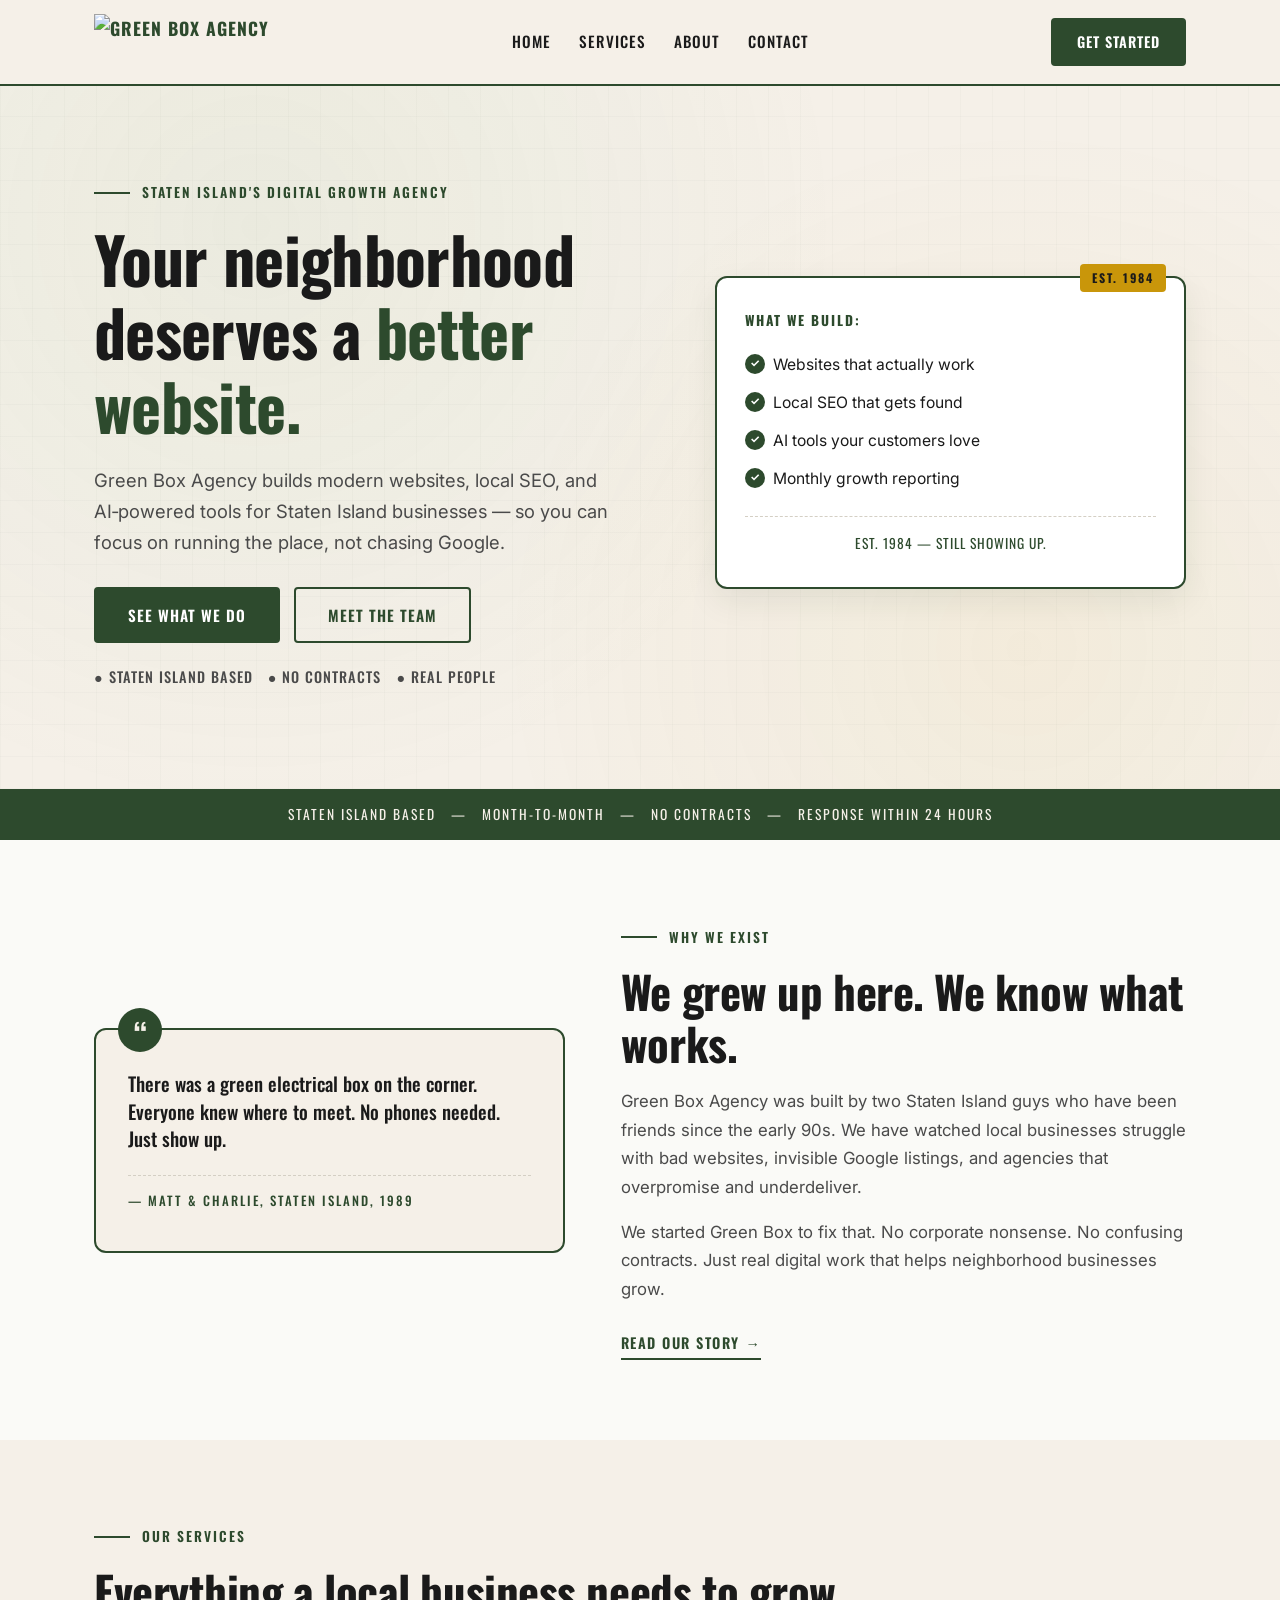
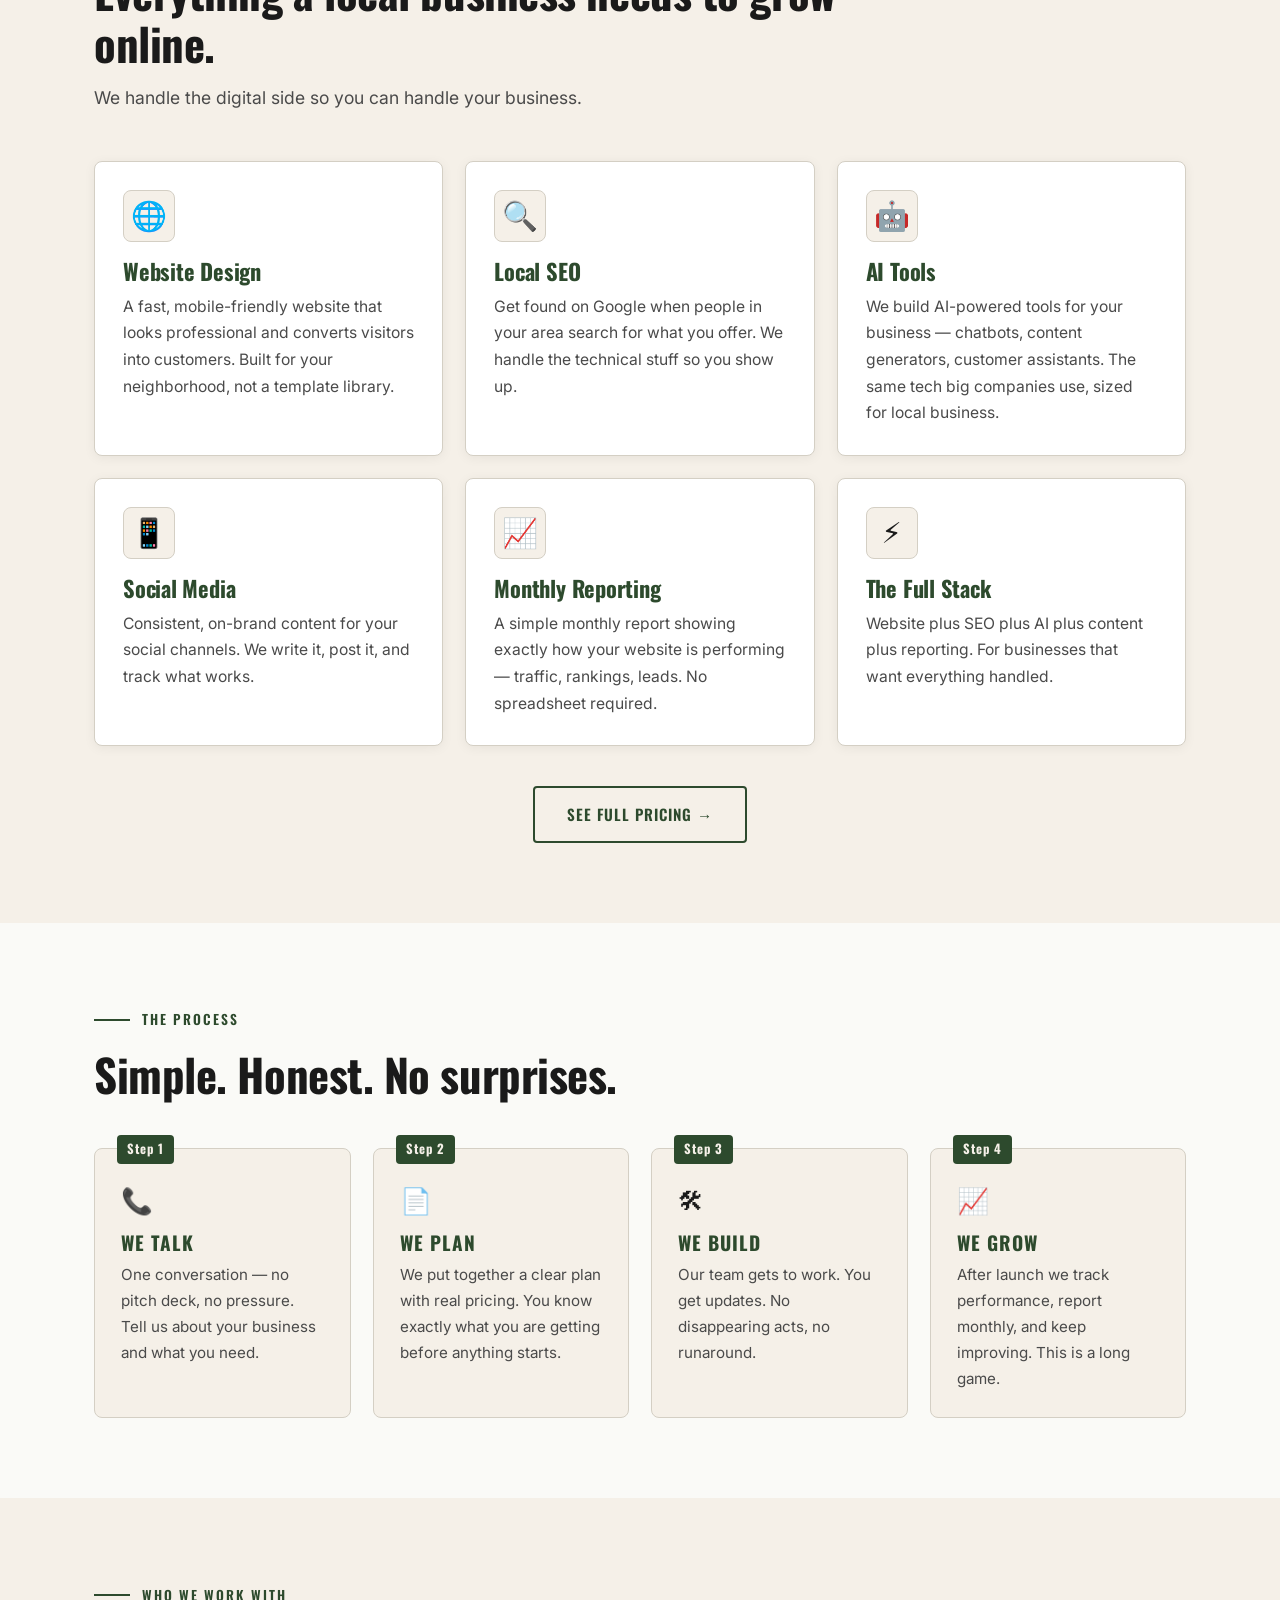
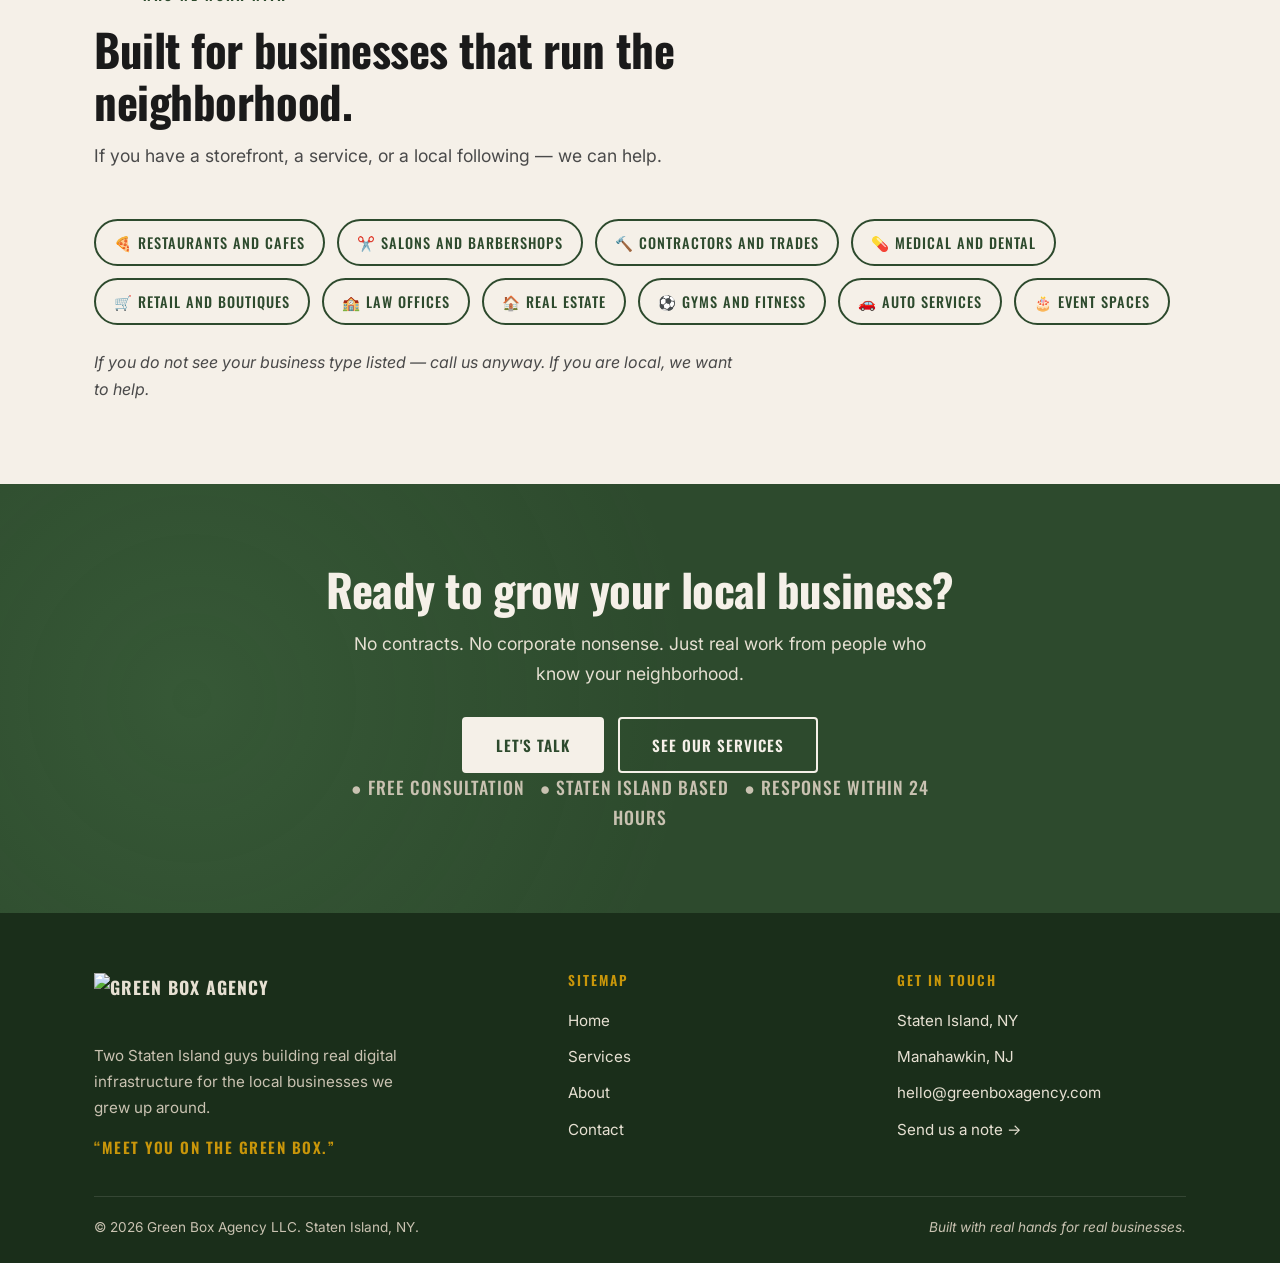
==== commit 2417701a: "Clean up GB badges fix logo add GA4 — index.html — greenboxagency.com" ====
--- a/index.html
+++ b/index.html
@@ -2,6 +2,14 @@
 <html lang="en">
 <head>
   <meta charset="UTF-8" />
+  <!-- Google tag (gtag.js) -->
+  <script async src="https://www.googletagmanager.com/gtag/js?id=G-ZWFWKJBQMD"></script>
+  <script>
+    window.dataLayer = window.dataLayer || [];
+    function gtag(){dataLayer.push(arguments);}
+    gtag('js', new Date());
+    gtag('config', 'G-ZWFWKJBQMD');
+  </script>
   <meta name="viewport" content="width=device-width, initial-scale=1.0" />
   <title>Green Box Agency &mdash; Staten Island Web Design, Local SEO &amp; AI Tools</title>
   <meta name="description" content="Green Box Agency builds modern websites, local SEO, and AI-powered tools for Staten Island businesses. Real digital work from two neighborhood guys. Meet you on the Green Box." />
@@ -72,10 +80,7 @@
 <header class="site-header" id="top">
   <div class="container">
     <nav class="nav" aria-label="Primary">
-      <a class="nav-logo" href="/">
-        <span class="nav-logo-mark" aria-hidden="true">GB</span>
-        <span>Green Box Agency</span>
-      </a>
+      <a href="/" class="nav-logo"><img src="/assets/logo.png" alt="Green Box Agency" height="56" style="height:56px;width:auto;display:block"/></a>
 
       <button class="nav-toggle" type="button" aria-controls="nav-links" aria-expanded="false" aria-label="Toggle navigation menu">
         <span></span><span></span><span></span>
@@ -110,7 +115,6 @@
       </div>
 
       <aside class="hero-card fade-up" aria-label="What Green Box builds">
-        <span class="gb-mark" aria-hidden="true">GB</span>
         <div class="hero-card-label">What we build:</div>
         <ul class="check-list">
           <li>Websites that actually work</li>
@@ -123,27 +127,12 @@
     </div>
   </section>
 
-  <!-- SOCIAL PROOF BAR -->
-  <section class="proof-bar">
-    <div class="container">
-      <p>Trusted by local Staten Island businesses &mdash; restaurants, contractors, salons, medical offices, and more.</p>
-      <div class="proof-stats">
-        <div class="proof-stat">
-          <span class="stat-tag">GB</span>
-          <span class="stat-label">Sites Built</span>
-          <span class="stat-value">Growing daily</span>
-        </div>
-        <div class="proof-stat">
-          <span class="stat-tag">GB</span>
-          <span class="stat-label">Avg SEO Improvement</span>
-          <span class="stat-value">Month 1</span>
-        </div>
-        <div class="proof-stat">
-          <span class="stat-tag">GB</span>
-          <span class="stat-label">Client Satisfaction</span>
-          <span class="stat-value">100%</span>
-        </div>
-      </div>
+  <!-- TRUST BAR -->
+  <section style="background:#2d4a2d;padding:14px 0">
+    <div class="container">
+      <p style="font-family:'Oswald',sans-serif;font-size:0.85rem;letter-spacing:2px;text-transform:uppercase;color:#f5f0e8;text-align:center;margin:0">
+        Staten Island Based &nbsp;&nbsp;&#8212;&nbsp;&nbsp; Month-to-Month &nbsp;&nbsp;&#8212;&nbsp;&nbsp; No Contracts &nbsp;&nbsp;&#8212;&nbsp;&nbsp; Response Within 24 Hours
+      </p>
     </div>
   </section>
 
@@ -295,10 +284,7 @@
   <div class="container">
     <div class="footer-grid">
       <div class="footer-brand">
-        <a class="nav-logo" href="/">
-          <span class="nav-logo-mark" aria-hidden="true">GB</span>
-          <span>Green Box Agency</span>
-        </a>
+        <a href="/" class="nav-logo"><img src="/assets/logo.png" alt="Green Box Agency" height="56" style="height:56px;width:auto;display:block"/></a>
         <p>Two Staten Island guys building real digital infrastructure for the local businesses we grew up around.</p>
         <p class="footer-tagline">&ldquo;Meet you on the Green Box.&rdquo;</p>
       </div>
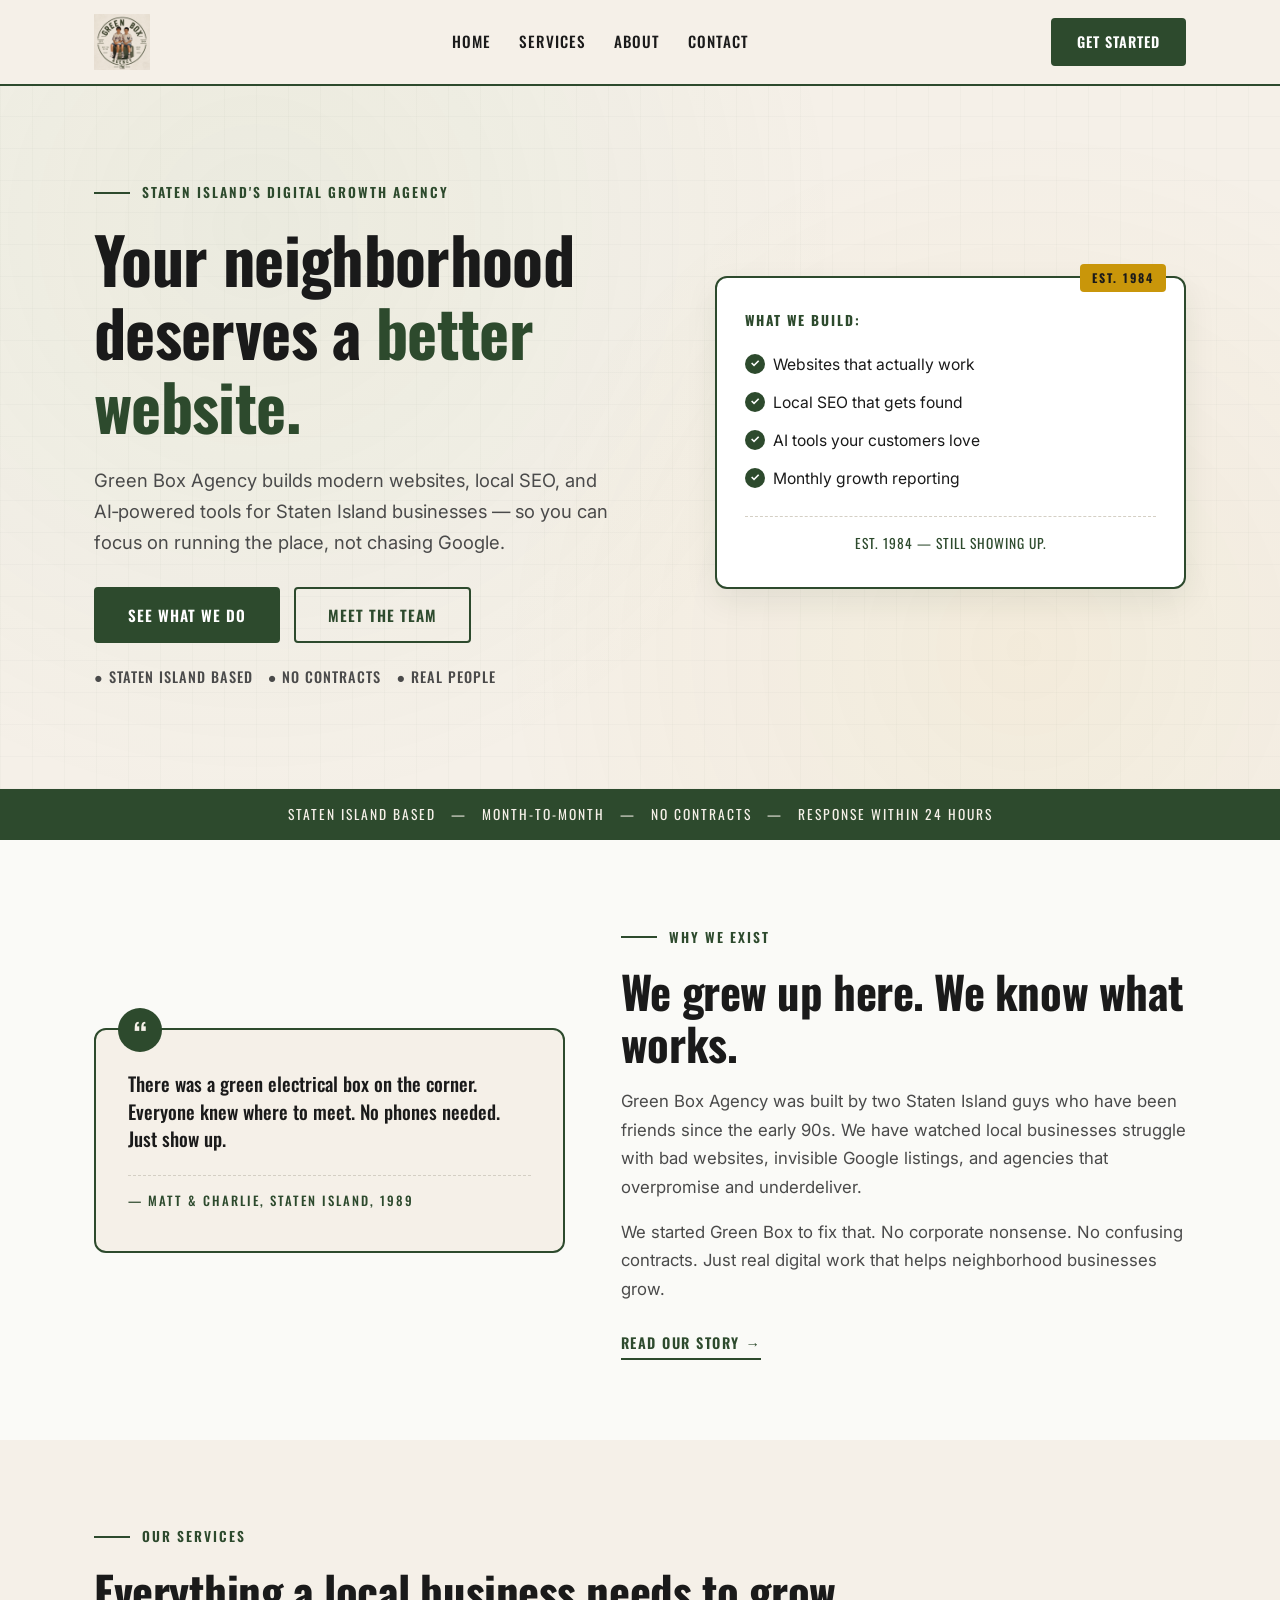
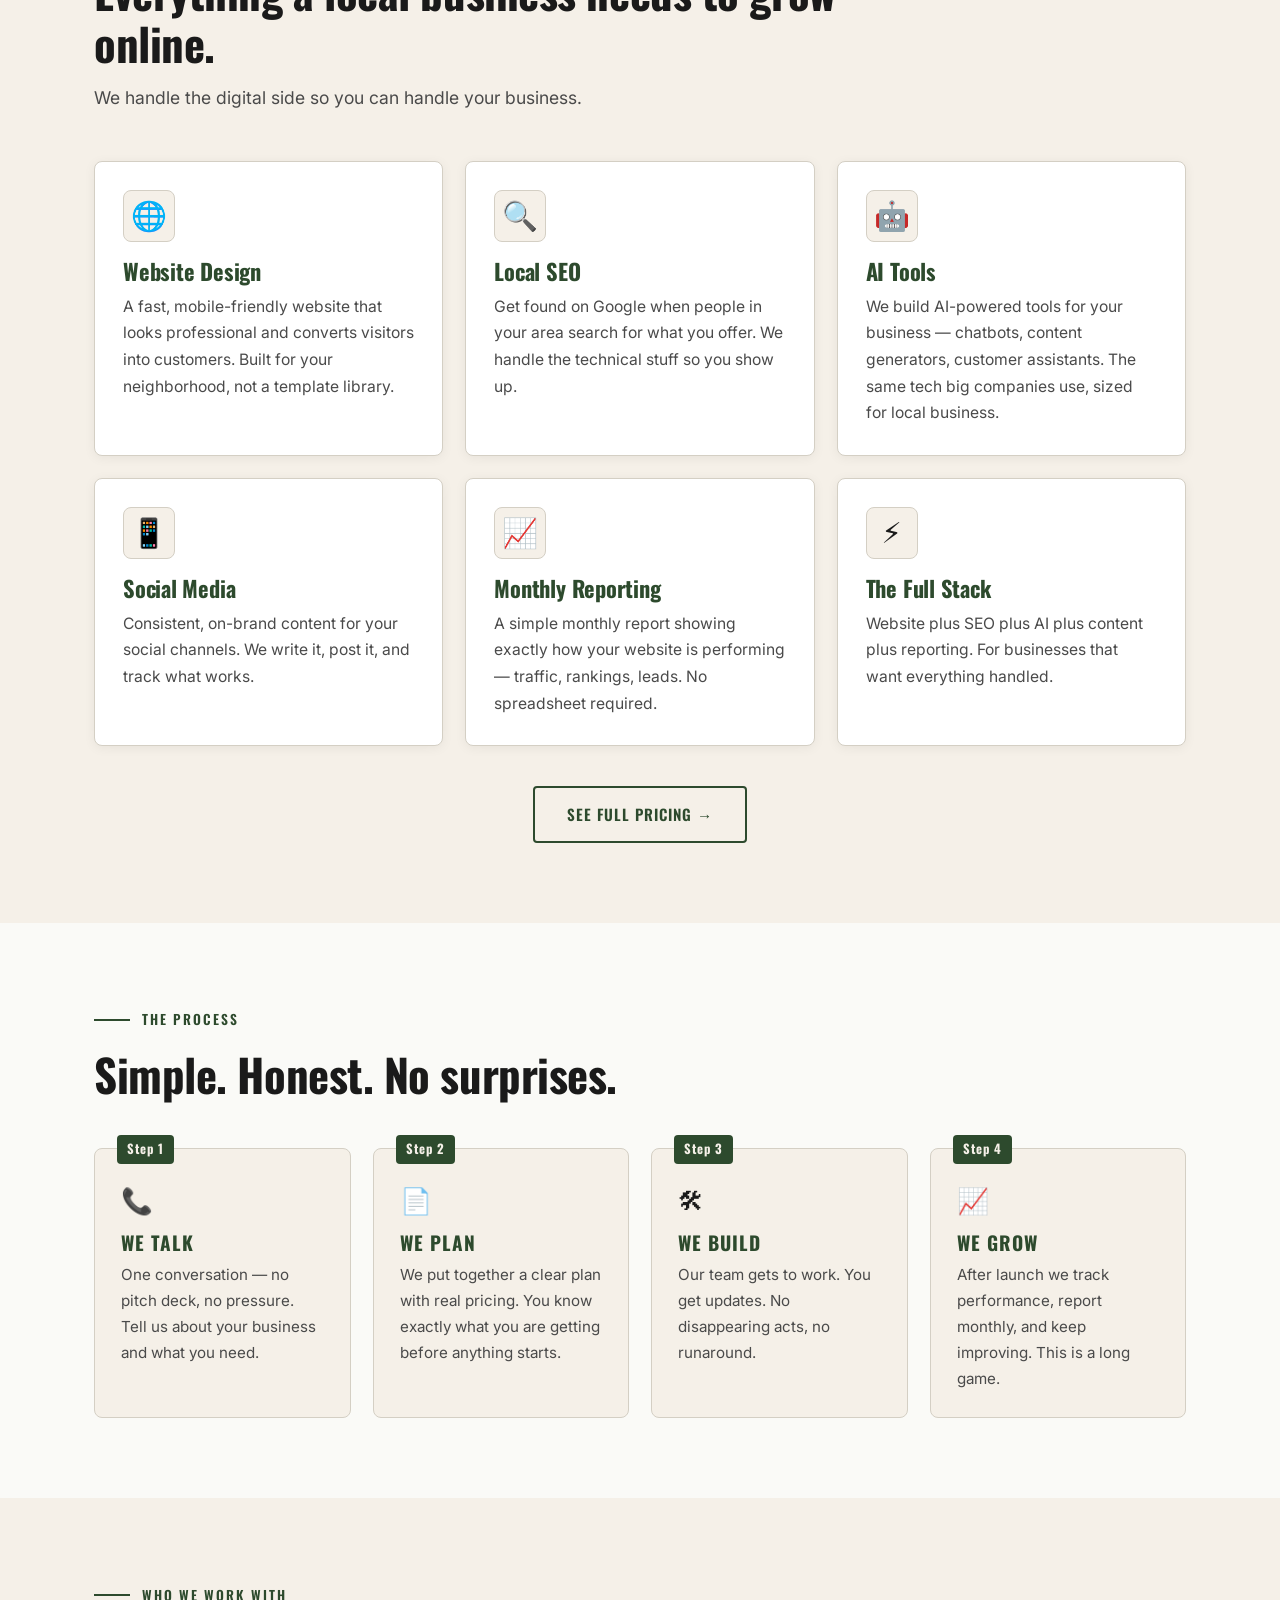
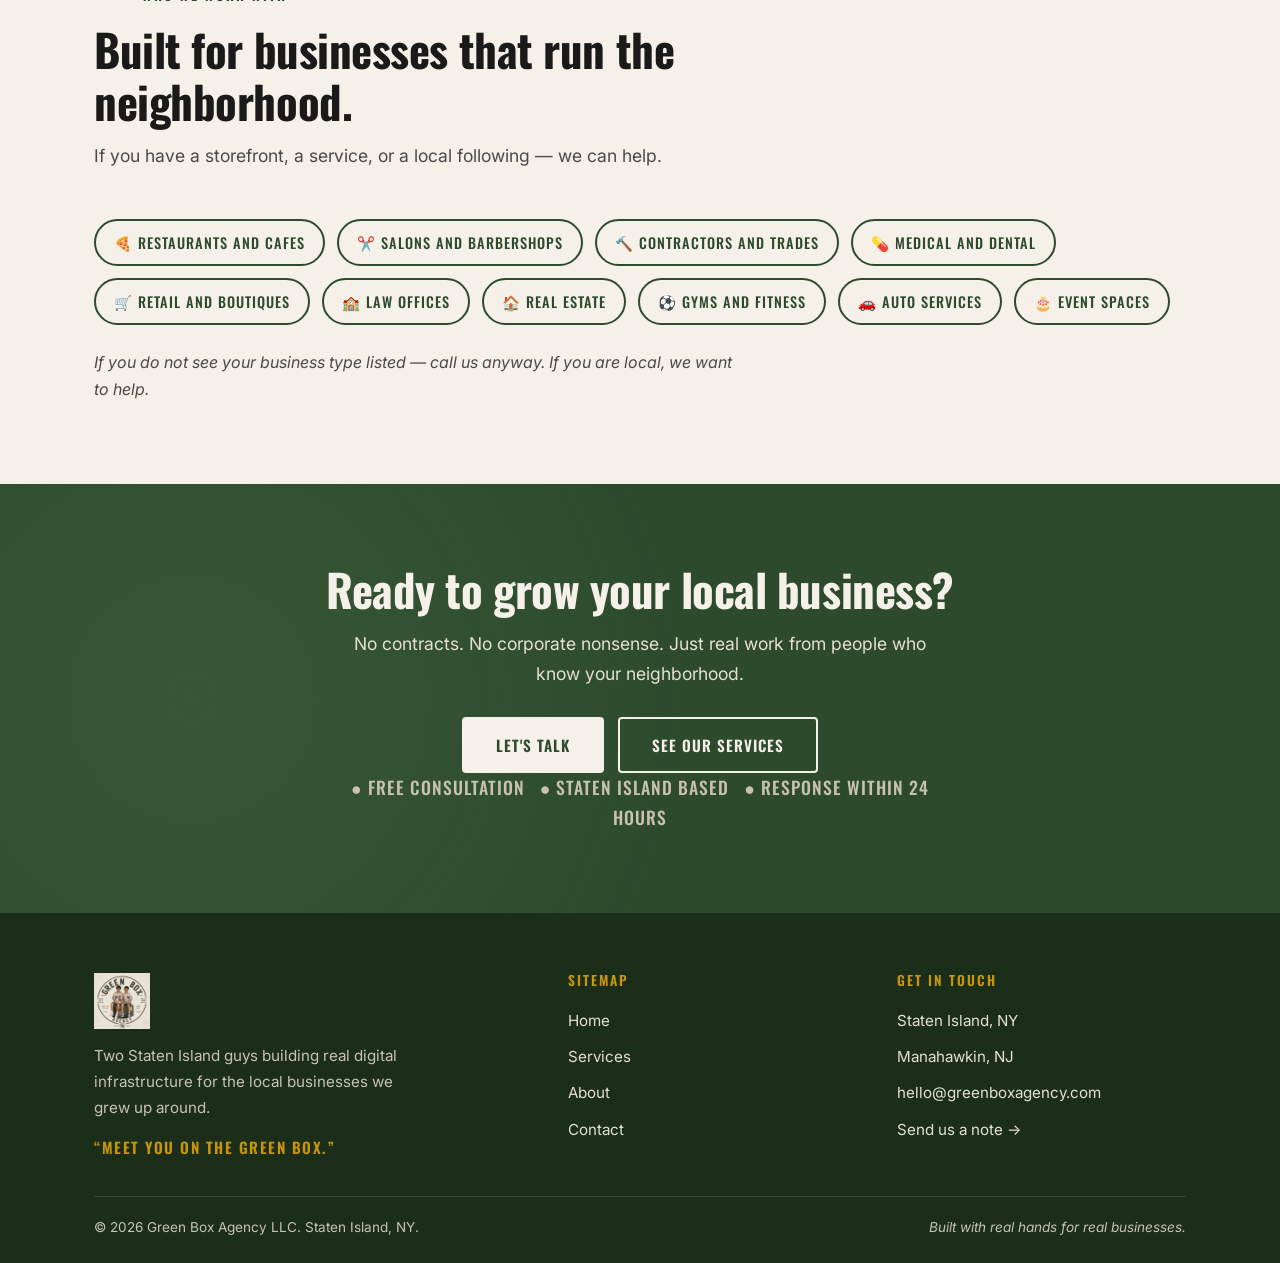
==== commit a965f928: "Fix logo and favicon paths — index.html — greenboxagency.com" ====
--- a/index.html
+++ b/index.html
@@ -19,14 +19,14 @@
   <meta property="og:url" content="https://greenboxagency.com/" />
   <meta property="og:title" content="Green Box Agency &mdash; Staten Island's Digital Growth Agency" />
   <meta property="og:description" content="Modern websites, local SEO, and AI tools for Staten Island businesses. Real work from real people." />
-  <meta property="og:image" content="/assets/logo.png" />
+  <meta property="og:image" content="/assets/logo.jpeg" />
 
   <meta name="twitter:card" content="summary_large_image" />
   <meta name="twitter:title" content="Green Box Agency &mdash; Staten Island's Digital Growth Agency" />
   <meta name="twitter:description" content="Modern websites, local SEO, and AI tools for Staten Island businesses." />
-  <meta name="twitter:image" content="/assets/logo.png" />
-
-  <link rel="icon" type="image/png" href="/assets/logo.png" />
+  <meta name="twitter:image" content="/assets/logo.jpeg" />
+
+  <link rel="icon" type="image/png" href="/assets/favicon.png" />
 
   <link rel="preconnect" href="https://fonts.googleapis.com" />
   <link rel="preconnect" href="https://fonts.gstatic.com" crossorigin />
@@ -44,7 +44,7 @@
     "name": "Green Box Agency",
     "alternateName": "Green Box Agency LLC",
     "url": "https://greenboxagency.com/",
-    "logo": "https://greenboxagency.com/assets/logo.png",
+    "logo": "https://greenboxagency.com/assets/logo.jpeg",
     "foundingDate": "2024",
     "founders": [
       { "@type": "Person", "name": "Matt Dunn" },
@@ -80,7 +80,7 @@
 <header class="site-header" id="top">
   <div class="container">
     <nav class="nav" aria-label="Primary">
-      <a href="/" class="nav-logo"><img src="/assets/logo.png" alt="Green Box Agency" height="56" style="height:56px;width:auto;display:block"/></a>
+      <a href="/" class="nav-logo"><img src="/assets/logo.jpeg" alt="Green Box Agency" height="56" style="height:56px;width:auto;display:block"/></a>
 
       <button class="nav-toggle" type="button" aria-controls="nav-links" aria-expanded="false" aria-label="Toggle navigation menu">
         <span></span><span></span><span></span>
@@ -284,7 +284,7 @@
   <div class="container">
     <div class="footer-grid">
       <div class="footer-brand">
-        <a href="/" class="nav-logo"><img src="/assets/logo.png" alt="Green Box Agency" height="56" style="height:56px;width:auto;display:block"/></a>
+        <a href="/" class="nav-logo"><img src="/assets/logo.jpeg" alt="Green Box Agency" height="56" style="height:56px;width:auto;display:block"/></a>
         <p>Two Staten Island guys building real digital infrastructure for the local businesses we grew up around.</p>
         <p class="footer-tagline">&ldquo;Meet you on the Green Box.&rdquo;</p>
       </div>
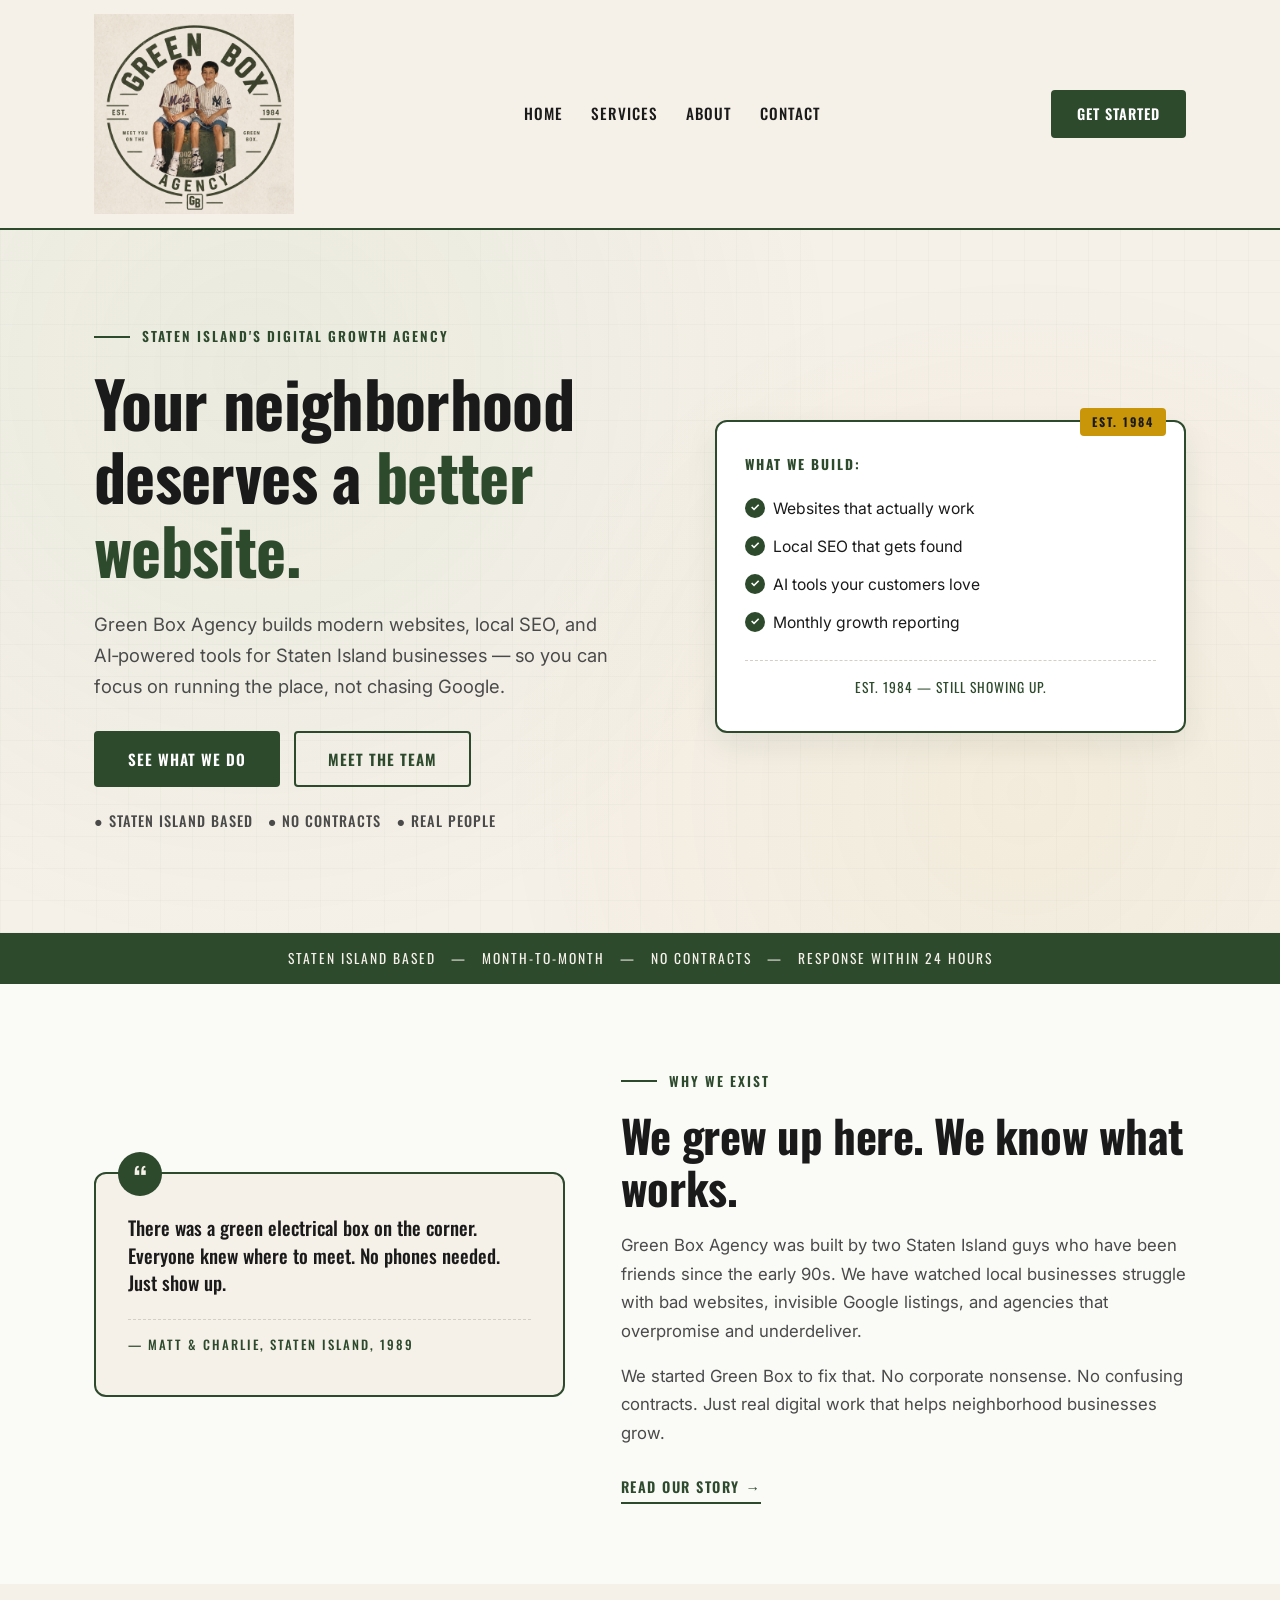
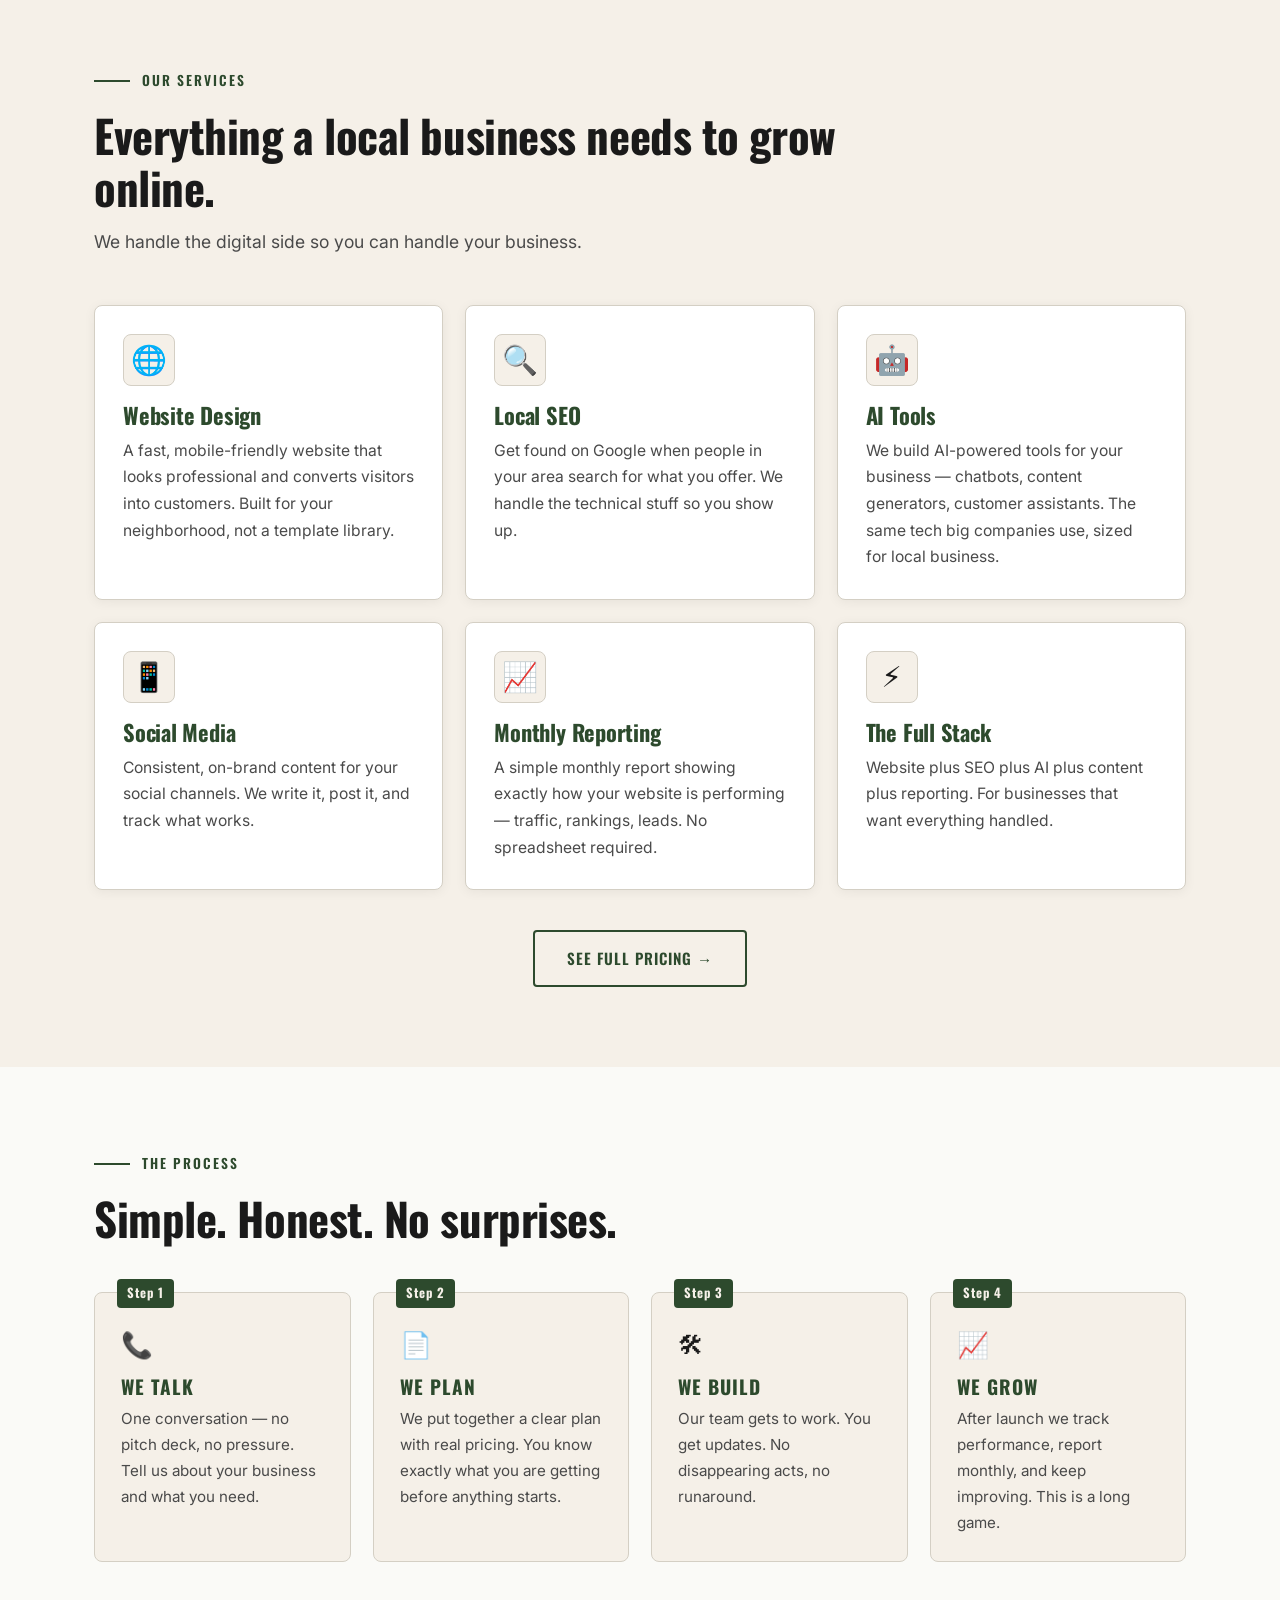
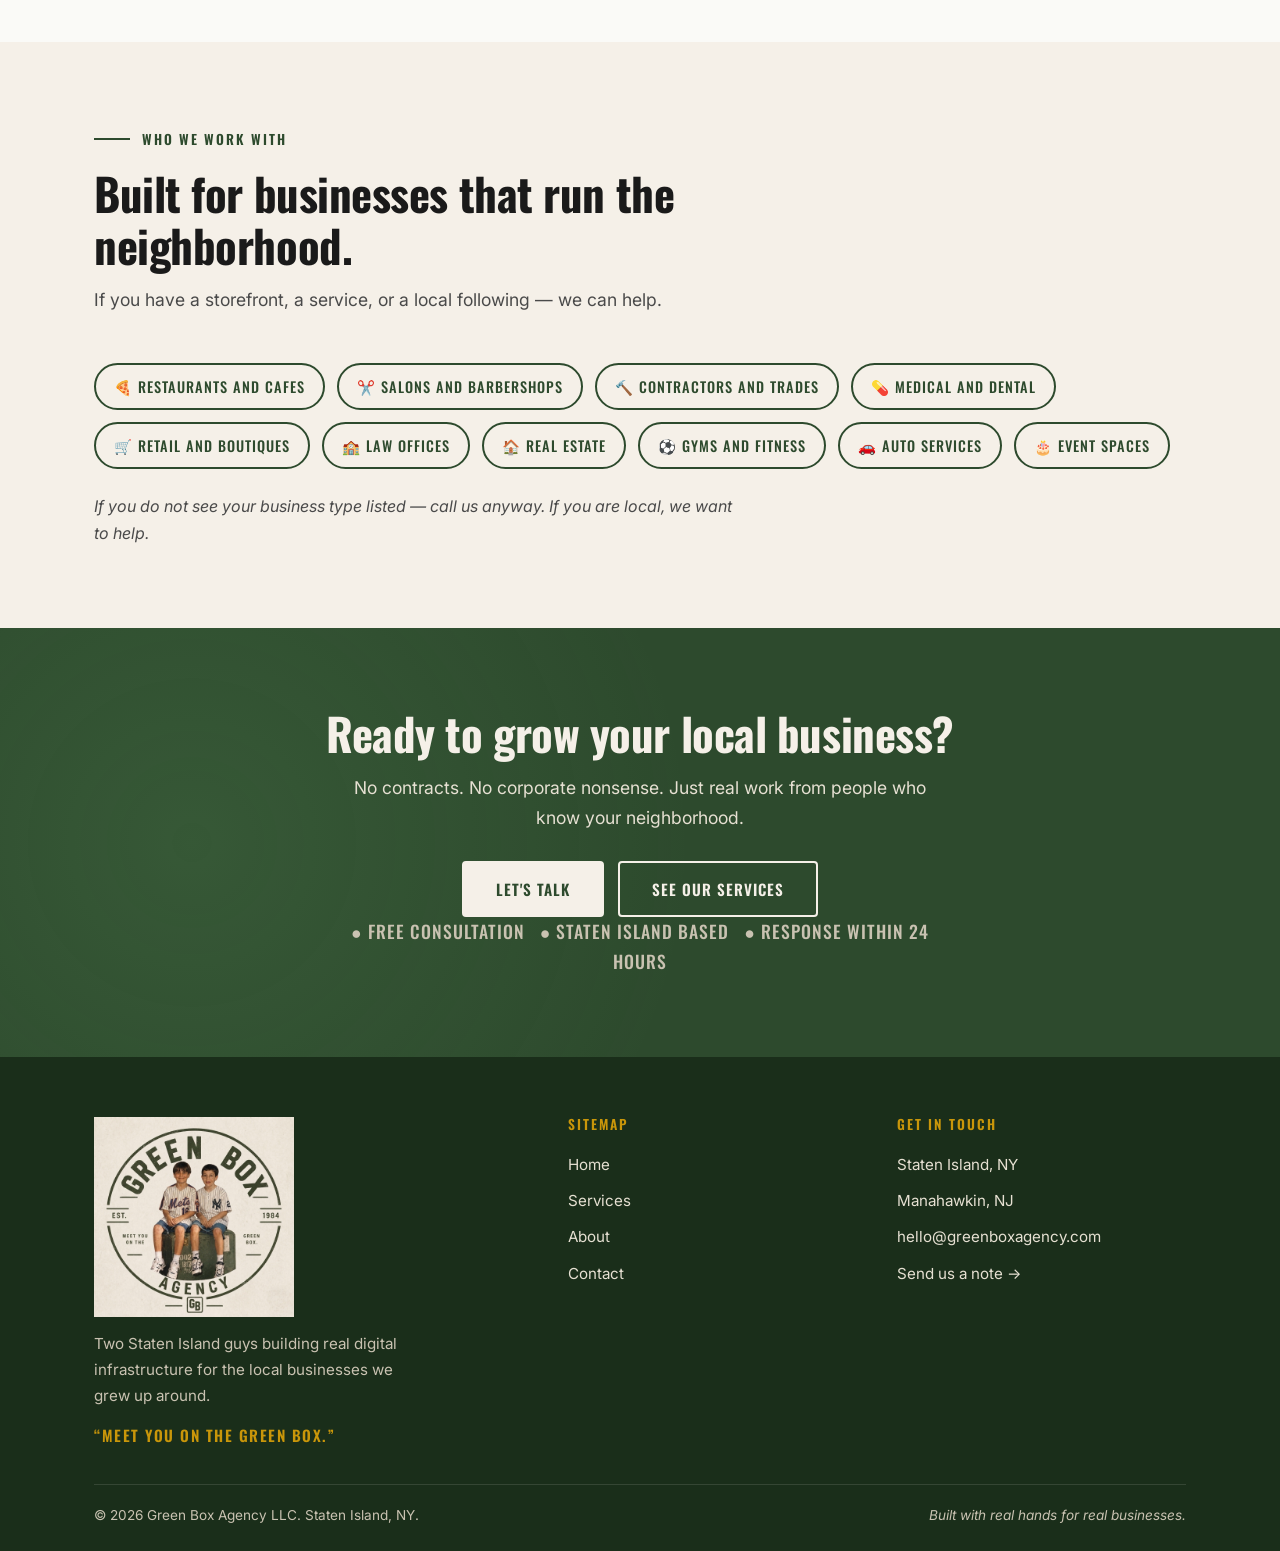
==== commit c6f5a75c: "Resize logo to 200px — index.html — greenboxagency.com" ====
--- a/index.html
+++ b/index.html
@@ -80,7 +80,7 @@
 <header class="site-header" id="top">
   <div class="container">
     <nav class="nav" aria-label="Primary">
-      <a href="/" class="nav-logo"><img src="/assets/logo.jpeg" alt="Green Box Agency" height="56" style="height:56px;width:auto;display:block"/></a>
+      <a href="/" class="nav-logo"><img src="/assets/logo.jpeg" alt="Green Box Agency" height="200" style="height:200px;width:auto;display:block"/></a>
 
       <button class="nav-toggle" type="button" aria-controls="nav-links" aria-expanded="false" aria-label="Toggle navigation menu">
         <span></span><span></span><span></span>
@@ -284,7 +284,7 @@
   <div class="container">
     <div class="footer-grid">
       <div class="footer-brand">
-        <a href="/" class="nav-logo"><img src="/assets/logo.jpeg" alt="Green Box Agency" height="56" style="height:56px;width:auto;display:block"/></a>
+        <a href="/" class="nav-logo"><img src="/assets/logo.jpeg" alt="Green Box Agency" height="200" style="height:200px;width:auto;display:block"/></a>
         <p>Two Staten Island guys building real digital infrastructure for the local businesses we grew up around.</p>
         <p class="footer-tagline">&ldquo;Meet you on the Green Box.&rdquo;</p>
       </div>
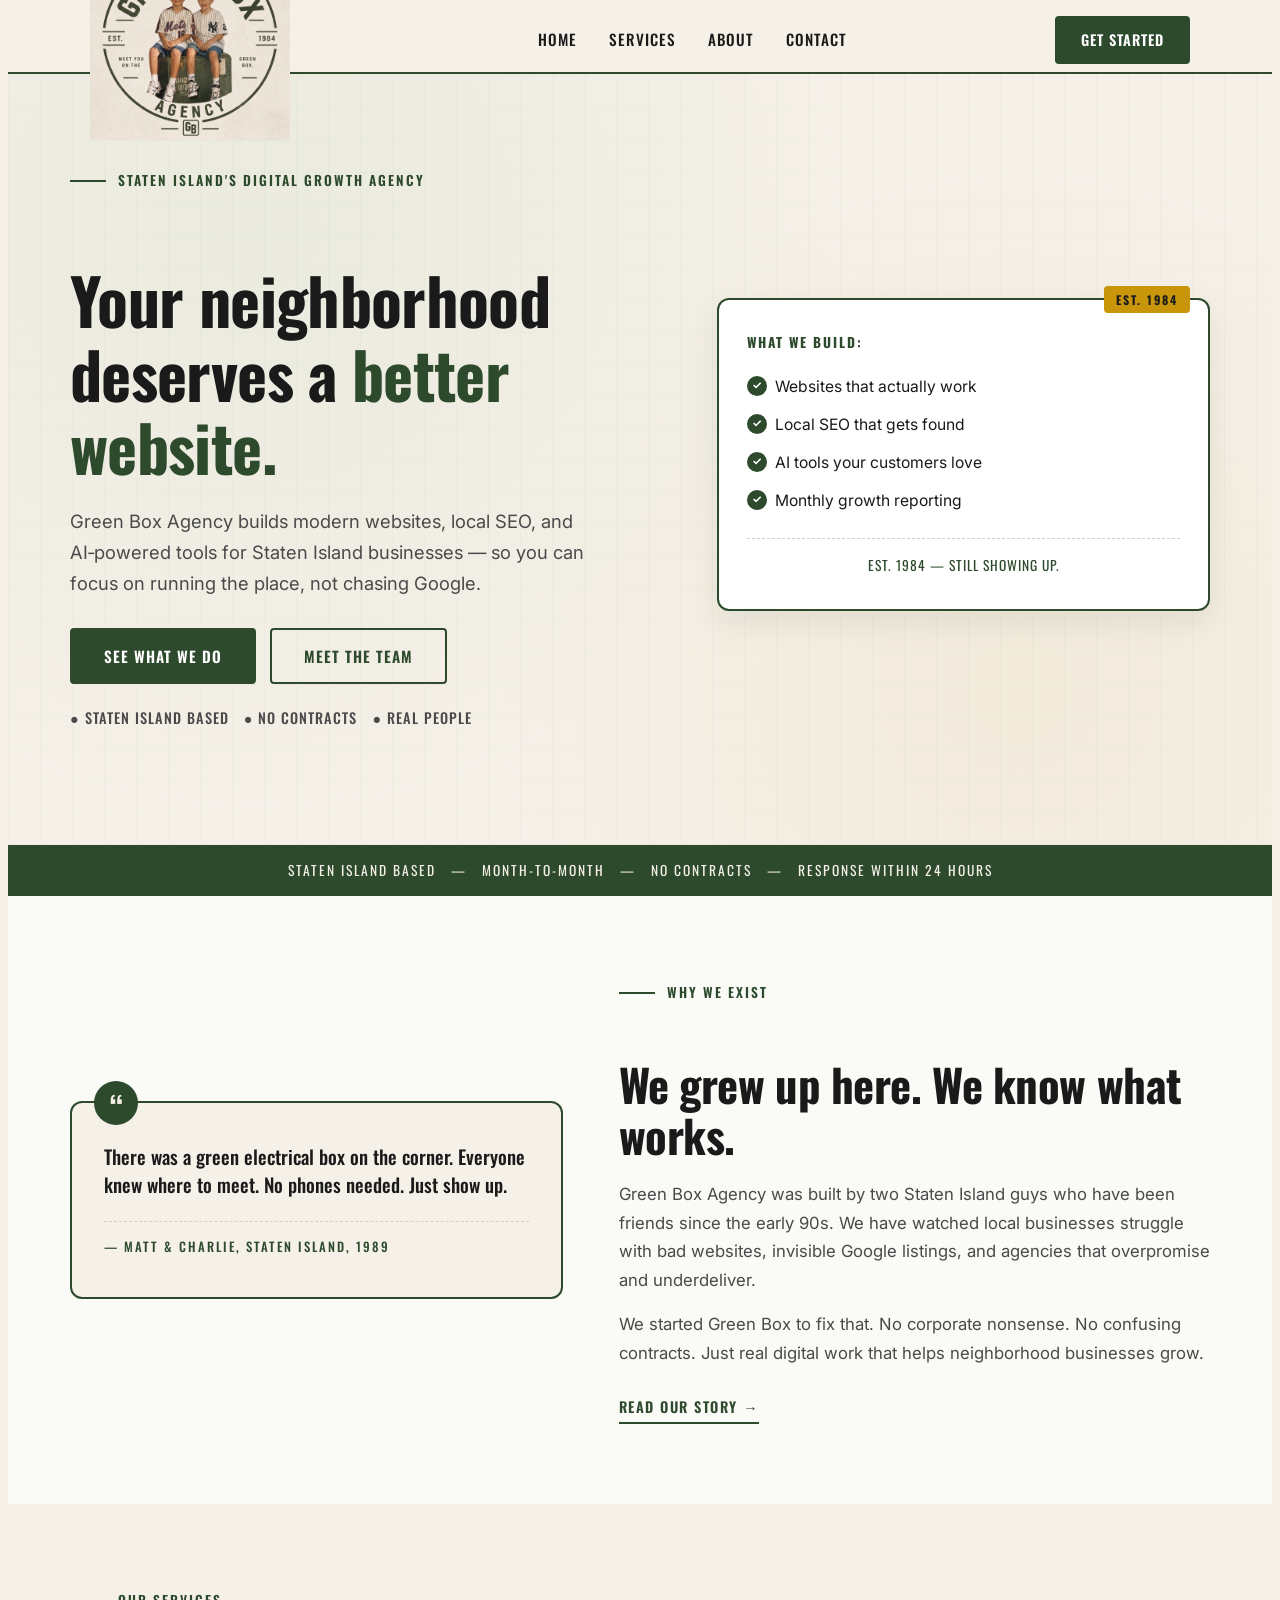
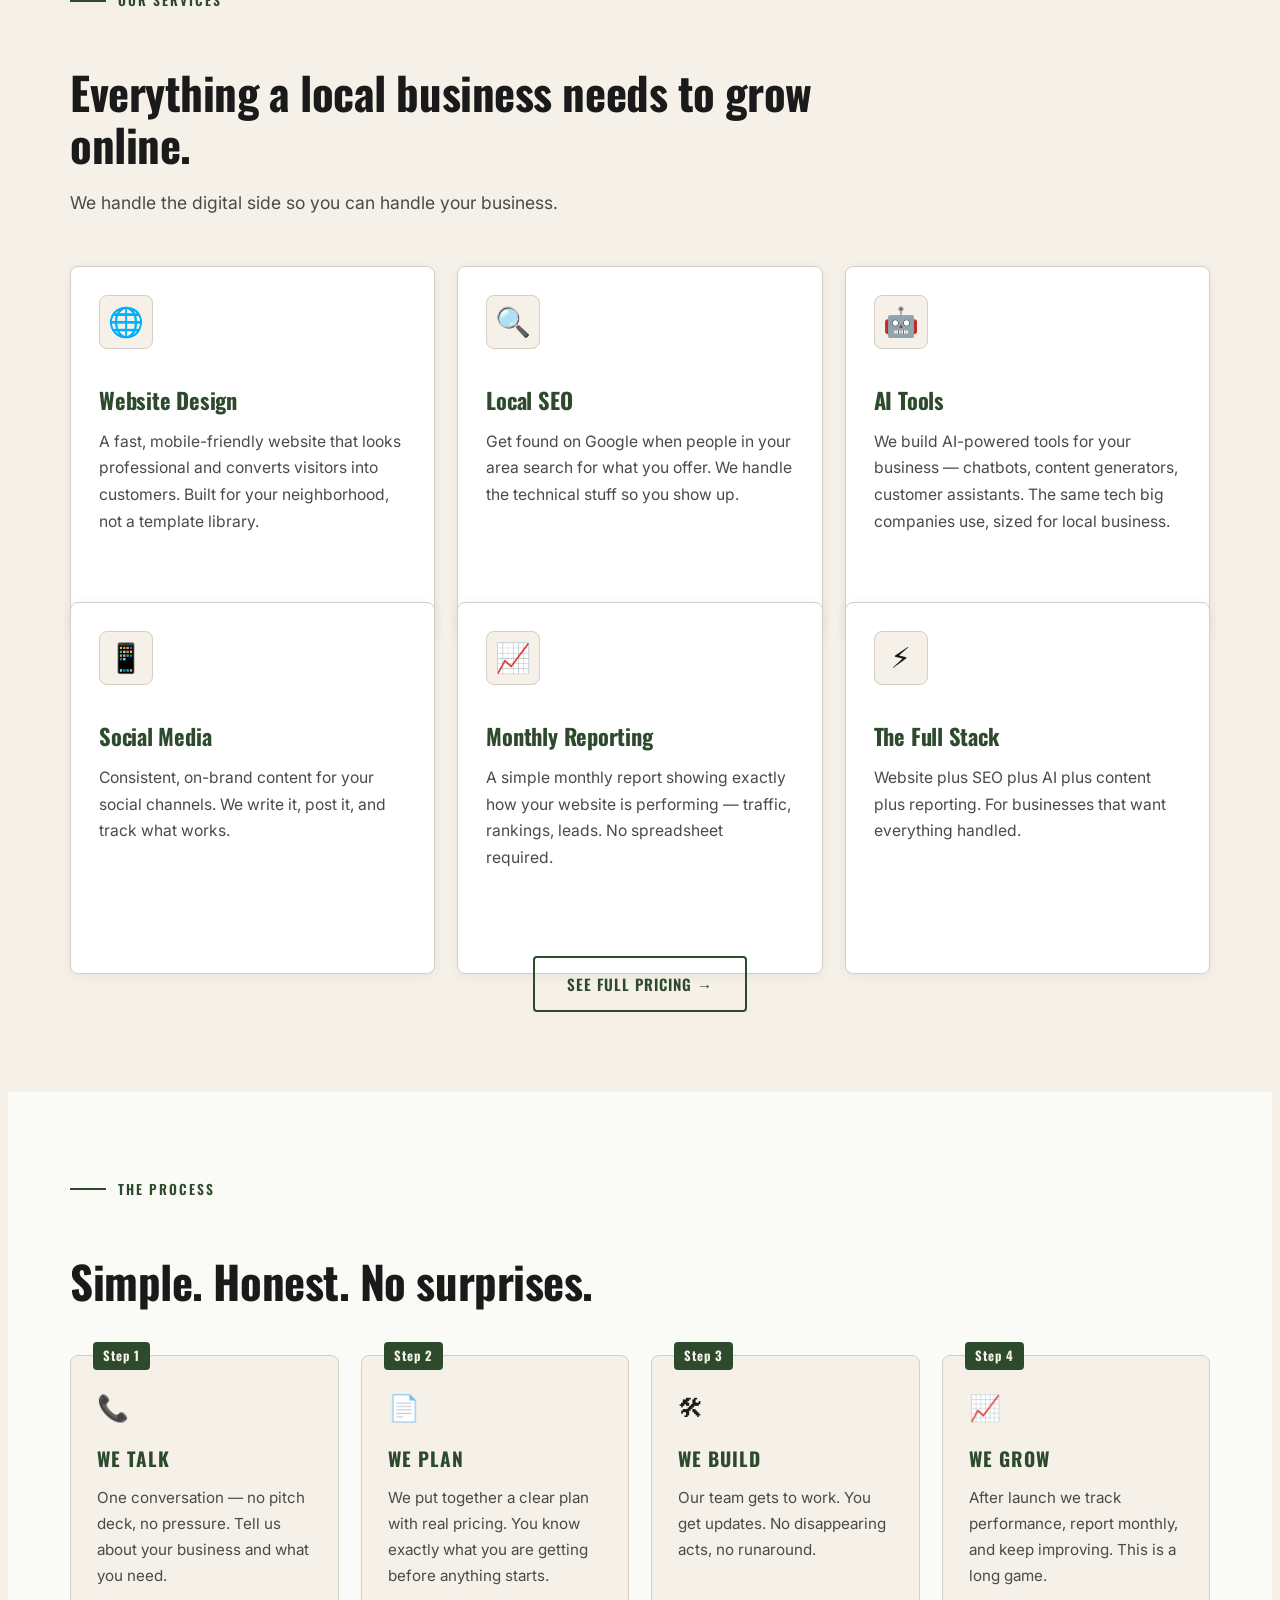
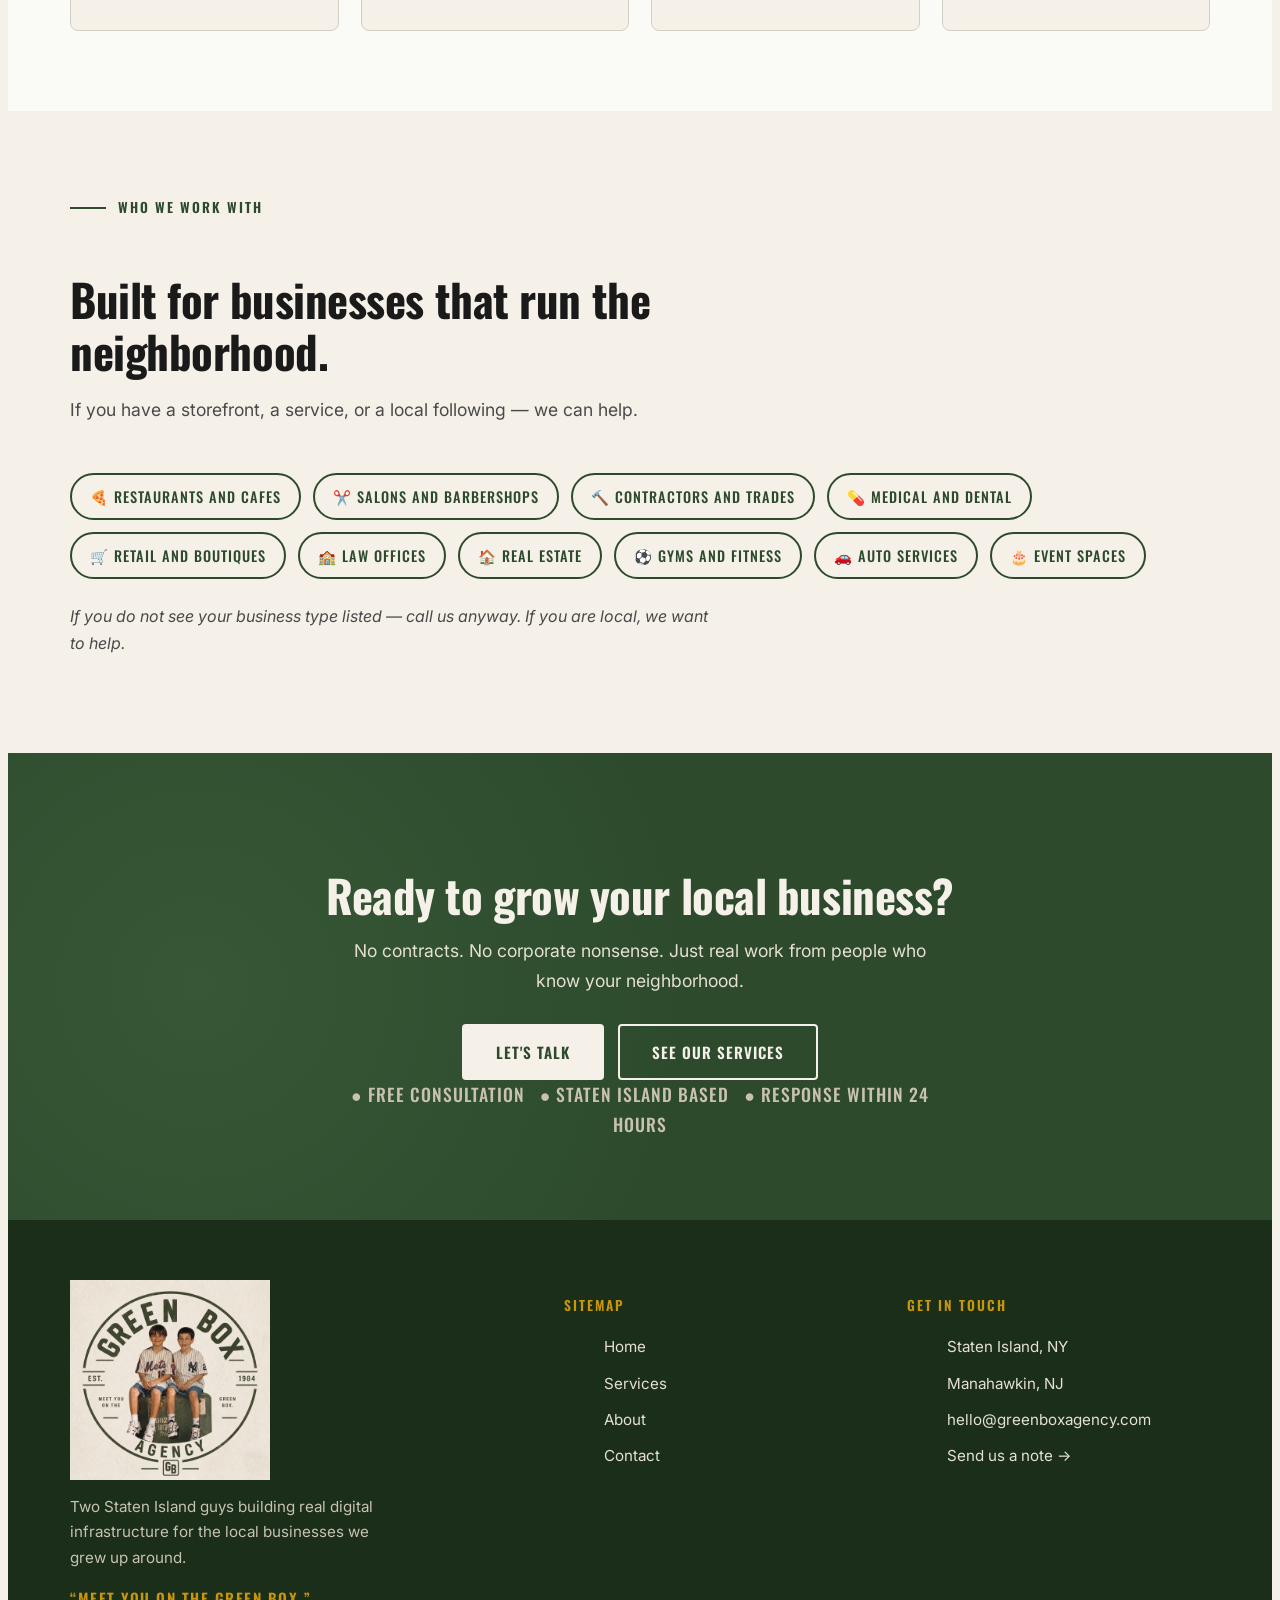
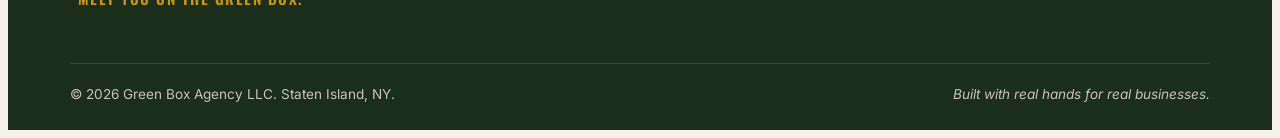
==== commit c2dcccc7: "Fix hamburger button markup — greenboxagency.com" ====
--- a/index.html
+++ b/index.html
@@ -82,8 +82,10 @@
     <nav class="nav" aria-label="Primary">
       <a href="/" class="nav-logo"><img src="/assets/logo.jpeg" alt="Green Box Agency" height="200" style="height:200px;width:auto;display:block"/></a>
 
-      <button class="nav-toggle" type="button" aria-controls="nav-links" aria-expanded="false" aria-label="Toggle navigation menu">
-        <span></span><span></span><span></span>
+      <button class="hamburger" aria-label="Open menu" aria-expanded="false">
+        <span></span>
+        <span></span>
+        <span></span>
       </button>
 
       <ul class="nav-links" id="nav-links">
--- a/assets/style.css
+++ b/assets/style.css
@@ -1,4 +1,4 @@
-/* ============================================
+——/* ============================================
    GREEN BOX AGENCY — SHARED STYLESHEET
    greenboxagency.com
    "Meet you on the Green Box."
@@ -105,10 +105,9 @@
 .site-header {
   position: sticky;
   top: 0;
-  z-index: 100;
+  z-index: 1000;
   background: #f5f0e8;
   border-bottom: 2px solid #2d4a2d;
-  transition: box-shadow 0.2s ease;
 }
 
 .site-header.scrolled {
@@ -119,21 +118,29 @@
   display: flex;
   align-items: center;
   justify-content: space-between;
-  padding: 14px 0;
-  gap: 24px;
+  height: 64px;
+  padding: 0 20px;
+  max-width: 1140px;
+  margin: 0 auto;
 }
 
 .nav-logo {
   display: flex;
   align-items: center;
   gap: 12px;
-  font-family: 'Oswald', sans-serif;
+  font-family: Oswald, sans-serif;
   font-weight: 700;
   font-size: 1.1rem;
   color: #2d4a2d;
   text-transform: uppercase;
   letter-spacing: 1px;
   flex-shrink: 0;
+}
+
+.nav-logo img {
+  height: 48px;
+  width: auto;
+  display: block;
 }
 
 .nav-logo-mark {
@@ -145,7 +152,7 @@
   display: inline-flex;
   align-items: center;
   justify-content: center;
-  font-family: 'Oswald', sans-serif;
+  font-family: Oswald, sans-serif;
   font-weight: 800;
   font-size: 1rem;
   letter-spacing: 1px;
@@ -153,15 +160,22 @@
   box-shadow: 0 0 0 2px #2d4a2d;
 }
 
+img.team-avatar {
+  object-fit: cover;
+  object-position: center top;
+  padding: 0;
+}
+
 .nav-links {
   display: flex;
-  gap: 28px;
+  align-items: center;
+  gap: 32px;
   list-style: none;
   margin: 0 auto;
 }
 
 .nav-links a {
-  font-family: 'Oswald', sans-serif;
+  font-family: Oswald, sans-serif;
   font-size: 0.95rem;
   font-weight: 500;
   text-transform: uppercase;
@@ -178,7 +192,7 @@
 }
 
 .nav-links a.active::after {
-  content: "";
+  content: '';
   position: absolute;
   left: 0;
   bottom: -2px;
@@ -187,11 +201,17 @@
   background: #c9960a;
 }
 
+.nav-right {
+  display: flex;
+  align-items: center;
+  gap: 12px;
+}
+
 /* NAV CTA BUTTON */
 .nav-cta {
   background: #2d4a2d;
   color: #ffffff;
-  font-family: 'Oswald', sans-serif;
+  font-family: Oswald, sans-serif;
   font-weight: 600;
   text-transform: uppercase;
   letter-spacing: 1px;
@@ -204,28 +224,28 @@
 .nav-cta:hover { background: #4a7c4a; border-color: #4a7c4a; color: #ffffff; transform: translateY(-1px); }
 
 /* HAMBURGER */
-.nav-toggle {
+.hamburger {
   display: none;
-  background: transparent;
-  border: 0;
-  width: 40px;
-  height: 40px;
+  background: none;
+  border: none;
   cursor: pointer;
   padding: 8px;
-  position: relative;
-  z-index: 110;
-}
-.nav-toggle span {
+  flex-direction: column;
+  gap: 5px;
+}
+
+.hamburger span {
   display: block;
-  width: 100%;
+  width: 24px;
   height: 2px;
   background: #2d4a2d;
-  margin: 5px 0;
-  transition: transform 0.25s ease, opacity 0.2s ease;
-}
-.nav-toggle[aria-expanded="true"] span:nth-child(1) { transform: translateY(7px) rotate(45deg); }
-.nav-toggle[aria-expanded="true"] span:nth-child(2) { opacity: 0; }
-.nav-toggle[aria-expanded="true"] span:nth-child(3) { transform: translateY(-7px) rotate(-45deg); }
+  border-radius: 2px;
+  transition: all 0.3s;
+}
+
+.hamburger.active span:nth-child(1) { transform: translateY(7px) rotate(45deg); }
+.hamburger.active span:nth-child(2) { opacity: 0; }
+.hamburger.active span:nth-child(3) { transform: translateY(-7px) rotate(-45deg); }
 
 /* BUTTONS */
 .btn {
@@ -1257,34 +1277,61 @@
 
 @media (max-width: 768px) {
   .section { padding: 60px 0; }
-  .nav-toggle { display: block; }
+  .nav {
+    height: 60px;
+    padding: 0 16px;
+  }
+  .nav-logo img {
+    height: 40px;
+  }
+  .hamburger {
+    display: flex;
+  }
   .nav-links {
+    display: none;
     position: fixed;
-    inset: 64px 0 auto 0;
+    top: 60px;
+    left: 0;
+    right: 0;
+    bottom: 0;
     background: #f5f0e8;
     flex-direction: column;
-    gap: 0;
-    padding: 16px 24px;
-    border-bottom: 2px solid #2d4a2d;
-    transform: translateY(-110%);
-    transition: transform 0.25s ease;
+    align-items: center;
+    justify-content: center;
+    gap: 32px;
+    z-index: 999;
     margin: 0;
-    box-shadow: 0 8px 18px rgba(0,0,0,0.08);
   }
-  .nav-links.open { transform: translateY(0); }
-  .nav-links li { width: 100%; }
+  .nav-links.open {
+    display: flex;
+  }
   .nav-links a {
+    font-family: 'Oswald', sans-serif;
+    font-size: 1.4rem;
+    font-weight: 600;
+    text-transform: uppercase;
+    letter-spacing: 2px;
+    color: #1a1a1a;
+    text-decoration: none;
     display: block;
     padding: 14px 0;
-    border-bottom: 1px solid #d4cfc4;
   }
-  .nav-cta { display: none; }
+  .nav-links .nav-cta {
+    background: #2d4a2d;
+    color: #f5f0e8;
+    padding: 14px 36px;
+    border-radius: 4px;
+    margin-top: 8px;
+  }
+  .nav-right {
+    display: flex;
+    align-items: center;
+    gap: 12px;
+  }
   .hero-card { padding: 26px 22px; }
   .team-card { grid-template-columns: 1fr; text-align: center; }
   .team-avatar { margin: 0 auto; }
   .footer-grid { grid-template-columns: 1fr; }
-  .footer-bottom { flex-direction: column; text-align: center; }
-  .checkbox-row, .check-group { grid-template-columns: 1fr; }
 }
 
 @media (max-width: 480px) {
@@ -1297,4 +1344,4 @@
 }
 
 /* PRINT-FRIENDLY (skip) */
-@media print { .nav-toggle, .nav-cta, .cta-band { display: none; } }
+@media print { .hamburger, .nav-cta, .cta-band { display: none; } }
